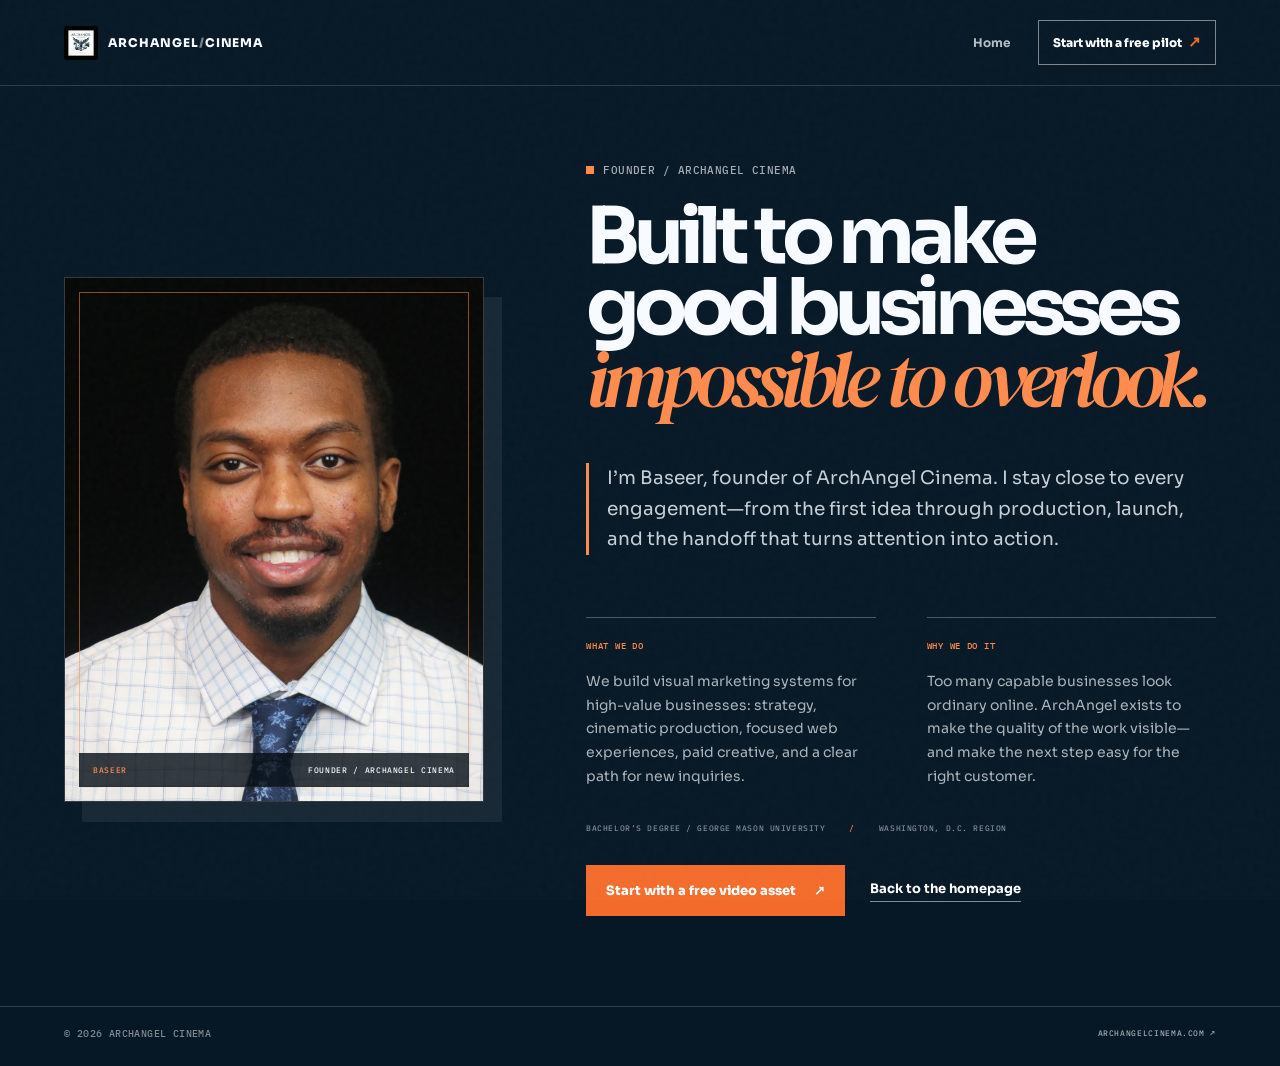
==== about/index.html @ 8909f48e "Add concise founder page and finish mobile CTA flow" ====
<!doctype html>
<html lang="en">
<head>
  <meta charset="UTF-8" />
  <meta name="viewport" content="width=device-width, initial-scale=1.0" />
  <meta name="description" content="Meet Baseer, founder of ArchAngel Cinema—a visual marketing partner connecting strategy, cinematic production, focused web experiences, and lead flow." />
  <meta name="theme-color" content="#061725" />
  <title>About Baseer | ArchAngel Cinema</title>
  <meta property="og:type" content="website" />
  <meta property="og:site_name" content="ArchAngel Cinema" />
  <meta property="og:title" content="About Baseer | ArchAngel Cinema" />
  <meta property="og:description" content="Meet the founder building ArchAngel Cinema's connected visual marketing systems." />
  <meta property="og:url" content="https://archangelcinema.com/about/" />
  <meta property="og:image" content="https://archangelcinema.com/assets/archangel-social-preview-v1.jpg" />
  <meta property="og:image:width" content="1200" />
  <meta property="og:image:height" content="630" />
  <meta property="og:image:alt" content="ArchAngel Cinema logo" />
  <meta name="twitter:card" content="summary_large_image" />
  <meta name="twitter:image" content="https://archangelcinema.com/assets/archangel-social-preview-v1.jpg" />
  <link rel="icon" type="image/png" href="../assets/archangel-emblem-v2.png" />
  <link rel="preload" href="../assets/baseer-portrait-v1.jpg" as="image" />
  <link rel="preconnect" href="https://fonts.googleapis.com" />
  <link rel="preconnect" href="https://fonts.gstatic.com" crossorigin />
  <link href="https://fonts.googleapis.com/css2?family=DM+Serif+Display:ital@0;1&family=IBM+Plex+Mono:wght@400;500&family=Sora:wght@400;500;600;700;800&display=swap" rel="stylesheet" />
  <link rel="stylesheet" href="../styles.css" />
  <link rel="stylesheet" href="../about.css" />
  <link rel="stylesheet" href="../motion.css" />
</head>
<body class="about-theme">
  <div class="grain" aria-hidden="true"></div>
  <header class="site-header about-header">
    <a href="../" class="brand" aria-label="ArchAngel Cinema home"><img class="brand-logo" src="../assets/archangel-emblem-v2.png" alt="" /><span>ARCHANGEL<span class="muted">/</span>CINEMA</span></a>
    <nav class="about-nav" aria-label="About page navigation"><a class="about-home-link" href="../">Home</a><a class="nav-cta about-header-cta" href="../#start">Start with a free pilot <span>↗</span></a></nav>
  </header>

  <main class="about-main section-shell">
    <figure class="about-portrait reveal">
      <img src="../assets/baseer-portrait-v1.jpg" alt="Baseer, founder of ArchAngel Cinema" width="1200" height="1500" />
      <figcaption><span>BASEER</span> FOUNDER / ARCHANGEL CINEMA</figcaption>
    </figure>

    <section class="about-copy reveal" aria-labelledby="about-title">
      <p class="eyebrow"><span></span> FOUNDER / ARCHANGEL CINEMA</p>
      <h1 id="about-title">Built to make good businesses <em>impossible to overlook.</em></h1>
      <p class="about-lead">I’m Baseer, founder of ArchAngel Cinema. I stay close to every engagement—from the first idea through production, launch, and the handoff that turns attention into action.</p>

      <div class="about-principles">
        <article><span>WHAT WE DO</span><p>We build visual marketing systems for high-value businesses: strategy, cinematic production, focused web experiences, paid creative, and a clear path for new inquiries.</p></article>
        <article><span>WHY WE DO IT</span><p>Too many capable businesses look ordinary online. ArchAngel exists to make the quality of the work visible—and make the next step easy for the right customer.</p></article>
      </div>

      <div class="about-meta"><span>BACHELOR’S DEGREE / GEORGE MASON UNIVERSITY</span><span>WASHINGTON, D.C. REGION</span></div>
      <div class="about-actions"><a class="button about-button" href="../#start">Start with a free video asset <span>↗</span></a><a class="text-link" href="../">Back to the homepage</a></div>
    </section>
  </main>

  <footer class="about-footer section-shell"><p class="mono">© <span id="year"></span> ARCHANGEL CINEMA</p><a href="../">ARCHANGELCINEMA.COM ↗</a></footer>
  <script src="../main.js"></script>
</body>
</html>
---- styles.css ----
:root{--ink:#0a0f18;--ink-soft:#131b28;--paper:#f4f1eb;--paper-deep:#e7e2d8;--line:rgba(10,15,24,.16);--blue:#5395ff;--gold:#e7b85e;--lime:#c5e784;--mono:"DM Mono",monospace;--sans:"Manrope",Arial,sans-serif}*{box-sizing:border-box}html{scroll-behavior:smooth}body{margin:0;background:var(--paper);color:var(--ink);font-family:var(--sans);font-size:16px;line-height:1.5}.grain{pointer-events:none;position:fixed;z-index:20;inset:0;opacity:.065;background-image:url("data:image/svg+xml,%3Csvg viewBox='0 0 180 180' xmlns='http://www.w3.org/2000/svg'%3E%3Cfilter id='n'%3E%3CfeTurbulence type='fractalNoise' baseFrequency='.8' numOctaves='3' stitchTiles='stitch'/%3E%3C/filter%3E%3Crect width='100%25' height='100%25' filter='url(%23n)' opacity='.7'/%3E%3C/svg%3E");mix-blend-mode:multiply}.section-shell{max-width:1440px;margin:0 auto;padding-left:clamp(24px,5vw,80px);padding-right:clamp(24px,5vw,80px)}.site-header{height:86px;display:flex;align-items:center;gap:26px;max-width:1440px;margin:auto;padding:0 clamp(24px,5vw,80px);position:relative;z-index:10}.brand{display:inline-flex;align-items:center;gap:10px;text-decoration:none;color:var(--ink);font-size:12px;letter-spacing:.08em;font-weight:800}.brand-mark{width:27px;height:22px;display:flex;gap:3px;align-items:flex-end}.brand-mark i{display:block;background:var(--ink);width:6px}.brand-mark i:nth-child(1){height:9px}.brand-mark i:nth-child(2){height:22px}.brand-mark i:nth-child(3){height:14px}.muted{color:#8b9198}.site-nav{display:flex;gap:28px;margin-left:auto}.site-nav a,.text-link{color:var(--ink);font-size:13px;text-decoration:none;font-weight:700}.site-nav a:hover,.text-link:hover{color:var(--blue)}.nav-cta{padding:10px 14px;border:1px solid var(--ink);text-decoration:none;color:var(--ink);font-size:12px;font-weight:800;white-space:nowrap}.nav-cta span{color:var(--blue);font-size:15px;margin-left:4px}.menu-toggle{display:none}.hero{min-height:calc(100vh - 86px);padding-top:clamp(45px,8vh,100px);padding-bottom:34px;display:grid;grid-template-columns:1.1fr .9fr;grid-template-rows:auto 1fr auto;column-gap:48px;position:relative}.hero-copy{position:relative;z-index:3}.eyebrow{font:500 11px var(--mono);letter-spacing:.04em;margin:0 0 22px;display:flex;align-items:center;gap:9px}.eyebrow span{width:8px;height:8px;background:var(--blue);display:inline-block}.hero h1{font-size:clamp(55px,7.2vw,112px);letter-spacing:-.075em;line-height:.91;margin:0;max-width:750px}.hero em,h2 em,h3 em{font-family:Georgia,serif;font-weight:400;letter-spacing:-.05em}.hero-intro{font-size:clamp(17px,1.55vw,21px);line-height:1.55;max-width:545px;margin:34px 0}.hero-actions{display:flex;align-items:center;gap:26px}.button{border:0;font-family:var(--sans);font-weight:800;font-size:13px;cursor:pointer;text-decoration:none;display:inline-flex;align-items:center;justify-content:center;gap:18px}.button-primary{background:var(--ink);color:var(--paper);padding:16px 20px;transition:transform .2s,background .2s}.button-primary:hover{background:var(--blue);transform:translateY(-2px)}.button-primary span{font-size:16px}.text-link{border-bottom:1px solid var(--ink);padding-bottom:2px}.hero-stage{align-self:center;justify-self:end;width:min(100%,540px);height:clamp(420px,58vw,620px);background:var(--ink);color:var(--paper);padding:17px;position:relative;overflow:hidden;box-shadow:14px 14px 0 var(--paper-deep)}.stage-topline,.stage-bottomline{font:500 10px var(--mono);letter-spacing:.07em;display:flex;justify-content:space-between;position:relative;z-index:2}.stage-image{position:absolute;inset:54px 17px 58px;overflow:hidden}.stage-image:after{content:"";position:absolute;inset:0;background:linear-gradient(110deg,rgba(7,15,28,.45),transparent 45%)}.stage-image img{width:100%;height:100%;object-fit:cover;object-position:65% center;filter:saturate(.75) contrast(1.08)}.stage-bottomline{position:absolute;left:17px;right:17px;bottom:18px;align-items:center}.sound-button{border:0;background:transparent;color:var(--paper);font:500 10px var(--mono);letter-spacing:.07em;padding:0;cursor:pointer}.sound-button span{display:inline-block;width:7px;height:7px;border:1px solid var(--blue);margin-right:5px}.sound-button.playing span{background:var(--blue)}.stage-orbit{position:absolute;border:1px solid rgba(83,149,255,.55);border-radius:50%;pointer-events:none}.orbit-one{width:290px;height:290px;right:-120px;top:-80px}.orbit-two{width:130px;height:130px;right:-40px;top:0}.hero-foot{grid-column:1/-1;display:flex;gap:clamp(20px,8vw,130px);padding-top:50px}.hero-foot div{display:flex;align-items:baseline;gap:10px}.hero-foot b{font-size:24px;letter-spacing:-.06em}.hero-foot span,.mono{font:500 10px var(--mono);letter-spacing:.04em}.manifesto{padding-top:clamp(110px,15vw,220px);padding-bottom:clamp(110px,14vw,190px);border-top:1px solid var(--line)}.manifesto-grid{display:grid;grid-template-columns:1.35fr .65fr;gap:60px;align-items:end}.manifesto h2,.method h2,.contact h2{font-size:clamp(35px,4.6vw,67px);line-height:1.02;letter-spacing:-.065em;margin:0}.manifesto-note{border-left:1px solid var(--ink);padding-left:24px;font-size:16px}.manifesto-note p:first-child{margin-top:0}.manifesto-note .mono{margin:30px 0 0;color:#62666c}.systems{padding-bottom:clamp(100px,12vw,180px)}.section-heading{display:flex;justify-content:space-between;align-items:end;border-top:1px solid var(--ink);padding-top:17px;margin-bottom:35px}.section-kicker{margin:0;max-width:370px;font-size:16px}.system-grid{display:grid;grid-template-columns:1fr 1fr;gap:16px}.system-card{min-height:660px;display:flex;flex-direction:column;position:relative;padding:20px;overflow:hidden}.dealership-card{background:#d7d2c8}.contractor-card{background:var(--ink);color:var(--paper)}.card-number{font:500 10px var(--mono);letter-spacing:.06em;position:relative;z-index:2}.inventory-image{height:285px;margin:24px -20px 0;overflow:hidden;filter:saturate(.55) contrast(1.06)}.inventory-image img{height:100%;width:100%;object-fit:cover;object-position:center}.card-content{padding-top:28px;position:relative;z-index:2}.card-content h3{font-size:clamp(34px,3.4vw,53px);letter-spacing:-.065em;line-height:.98;margin:0 0 18px}.card-content p{max-width:420px;margin:0;font-size:16px}.card-content ul{margin:28px 0;padding:0;list-style:none;font:500 10px var(--mono);letter-spacing:.02em}.card-content li{border-top:1px solid currentColor;padding:8px 0}.card-content li:before{content:"+";margin-right:8px;color:var(--blue)}.card-link{margin-top:auto;color:inherit;text-decoration:none;font-size:13px;font-weight:800;display:inline-block;border-bottom:1px solid currentColor;padding-bottom:4px}.card-link span{color:var(--blue);margin-left:8px}.contractor-art{height:285px;position:relative;margin:20px -20px 0;overflow:hidden;background:linear-gradient(125deg,#688a80 0%,#415855 55%,#212c34 56%,#212c34 100%)}.art-sun{position:absolute;border-radius:50%;width:160px;height:160px;background:#dce0bd;right:15%;top:17%;filter:blur(1px)}.art-plane{position:absolute;background:#172128;transform:skewY(-17deg)}.art-one{width:130%;height:90px;left:-20%;bottom:0}.art-two{width:110%;height:46px;left:5%;bottom:64px;background:#2b3e41}.art-three{width:44%;height:100%;right:0;bottom:-20px;background:#101a21;transform:skewY(0)}.art-label{position:absolute;bottom:22px;left:20px;font:500 10px var(--mono);letter-spacing:.08em;line-height:1.6;color:var(--paper)}.method{padding-bottom:clamp(100px,12vw,170px)}.method-top{border-top:1px solid var(--ink);padding-top:17px;display:grid;grid-template-columns:.35fr 1.65fr;gap:50px}.method-top .eyebrow{margin-top:10px}.method-steps{display:grid;grid-template-columns:repeat(4,1fr);border-top:1px solid var(--ink);margin-top:60px}.method-steps article{min-height:250px;padding:20px 20px 0;border-right:1px solid var(--line)}.method-steps article:first-child{padding-left:0}.method-steps article:last-child{border:0}.method-steps span{font:500 11px var(--mono);color:var(--blue)}.method-steps h3{font-size:20px;line-height:1.1;letter-spacing:-.04em;margin:45px 0 12px}.method-steps p{font-size:14px;margin:0;max-width:260px}.proof-wall{background:var(--ink);color:var(--paper);padding:clamp(80px,12vw,160px) 0}.proof-wall-inner{display:grid;grid-template-columns:1fr 1fr;gap:80px}.proof-wall h2{font-size:clamp(43px,5.2vw,74px);letter-spacing:-.07em;line-height:.96;margin:0}.proof-wall .eyebrow span{background:var(--lime)}.proof-lines{align-self:end}.proof-lines p{border-top:1px solid rgba(244,241,235,.35);margin:0;padding:16px 0 22px;font-size:15px;line-height:1.55}.proof-lines b{display:block;font:500 10px var(--mono);letter-spacing:.06em;color:var(--lime);margin-bottom:7px}.contact{padding-top:clamp(100px,14vw,180px);padding-bottom:clamp(95px,12vw,150px);display:grid;grid-template-columns:.85fr 1.15fr;gap:clamp(50px,9vw,160px)}.contact h2{margin:0 0 24px}.contact-intro>p:not(.eyebrow){font-size:17px;max-width:435px}.contact-note{font:500 10px var(--mono);line-height:1.7;display:flex;gap:9px;margin-top:35px}.contact-note span{display:block;width:7px;height:7px;background:var(--blue);margin-top:5px;flex:0 0 auto}.inquiry-form{border-top:1px solid var(--ink);padding-top:20px}.form-row{display:grid;grid-template-columns:1fr 1fr;gap:16px}.form-field{display:block;margin-bottom:20px}.form-field span,.form-field>label{font:500 10px var(--mono);letter-spacing:.05em;display:block;margin-bottom:8px}.form-field input,.form-field textarea{width:100%;border:0;border-radius:0;border-bottom:1px solid var(--line);background:transparent;padding:12px 0;color:var(--ink);font:600 15px var(--sans);outline:none;transition:border .2s}.form-field input:focus,.form-field textarea:focus{border-color:var(--blue)}.form-field input::placeholder,.form-field textarea::placeholder{color:#868682;font-weight:500}.form-field textarea{resize:vertical}.system-select>label{font:500 10px var(--mono);letter-spacing:.05em;display:block;margin-bottom:8px}.choice-grid{display:grid;grid-template-columns:1fr 1fr;gap:8px}.choice{background:transparent;padding:12px;border:1px solid var(--line);font:700 12px var(--sans);cursor:pointer;text-align:left}.choice.active{background:var(--ink);color:var(--paper);border-color:var(--ink)}.form-submit-row{display:flex;align-items:center;gap:18px;margin-top:12px}.form-submit-row p{font-size:12px;margin:0;color:#56606d}.form-submit-row p.error{color:#b64337}.site-footer{border-top:1px solid var(--ink);padding-top:20px;padding-bottom:30px;display:grid;grid-template-columns:1fr 1fr auto;align-items:center;gap:20px}.site-footer p{font-size:12px;margin:0}.site-footer .mono{font-size:9px}.reveal{opacity:0;transform:translateY(18px);animation:reveal .7s cubic-bezier(.22,.61,.36,1) forwards}.hero-stage.reveal{animation-delay:.12s}.hero-foot.reveal{animation-delay:.23s}@keyframes reveal{to{opacity:1;transform:translateY(0)}}@media(max-width:850px){.site-header{height:74px}.site-nav,.nav-cta{display:none}.menu-toggle{display:flex;margin-left:auto;background:transparent;border:0;width:32px;height:28px;padding:6px 0;justify-content:space-between;flex-direction:column;cursor:pointer}.menu-toggle span{display:block;background:var(--ink);height:1px;width:100%}.site-header.menu-open .site-nav{position:absolute;display:flex;flex-direction:column;gap:18px;top:64px;left:24px;right:24px;background:var(--paper);padding:24px;border:1px solid var(--ink)}.hero{min-height:auto;grid-template-columns:1fr;padding-top:38px;gap:55px}.hero-stage{justify-self:stretch;width:100%;height:min(120vw,560px)}.hero-foot{padding-top:0;gap:18px;justify-content:space-between}.hero-foot div{flex-direction:column;gap:0}.hero-foot span{font-size:8px}.manifesto-grid,.proof-wall-inner,.contact{grid-template-columns:1fr;gap:38px}.manifesto h2{font-size:clamp(38px,10vw,65px)}.system-grid{grid-template-columns:1fr}.method-top{grid-template-columns:1fr;gap:0}.method-top .eyebrow{margin:0 0 20px}.method-steps{grid-template-columns:1fr 1fr;margin-top:36px}.method-steps article{min-height:220px;padding:18px!important;border-bottom:1px solid var(--line)}.method-steps article:nth-child(2){border-right:0}.proof-wall{padding:80px 0}.site-footer{grid-template-columns:1fr;gap:12px}.form-row{grid-template-columns:1fr}.contact{padding-top:95px}.section-heading{display:block}.section-kicker{margin-top:8px}.hero h1{font-size:clamp(56px,15vw,90px)}}@media(max-width:460px){.hero-actions{align-items:flex-start;flex-direction:column;gap:18px}.hero-foot{display:grid;grid-template-columns:repeat(3,1fr);gap:10px}.hero-foot b{font-size:21px}.method-steps{grid-template-columns:1fr}.method-steps article{border-right:0}.choice-grid{grid-template-columns:1fr}.site-footer{padding-bottom:24px}}
/* ArchAngel conversion palette: trust-led blue with orange reserved for action. */
:root {
  --ink: #071a2b;
  --ink-soft: #0d2940;
  --paper: #f5f8fb;
  --paper-deep: #dce7f0;
  --line: rgba(7, 26, 43, .16);
  --blue: #2f6bff;
  --orange: #f36b2b;
  --gold: #f2a65a;
  --lime: #f36b2b;
  --mono: "IBM Plex Mono", monospace;
  --sans: "Sora", Arial, sans-serif;
}

.hero em, h2 em, h3 em,
.film-copy h1 em,
.detail-hero h1 em {
  font-family: "DM Serif Display", Georgia, serif;
  font-weight: 400;
}

.button-primary {
  background: var(--orange);
  color: #fff;
  box-shadow: 0 12px 34px rgba(243, 107, 43, .2);
}
.button-primary:hover { background: #d95018; }
.nav-cta { border-color: var(--orange); }
.nav-cta span, .card-link span { color: var(--orange); }

/* Visible form CTAs take turns making one restrained motion cue. */
.cta-motion-ready {
  position: relative;
  isolation: isolate;
  overflow: hidden;
  transform-origin: center;
}
.cta-motion-ready.is-cta-shuffling { will-change: transform, filter, box-shadow; }
.cta-motion-ready::after {
  content: "";
  position: absolute;
  z-index: 2;
  top: -70%;
  bottom: -70%;
  left: -48%;
  width: 28%;
  pointer-events: none;
  opacity: 0;
  background: linear-gradient(90deg, transparent, rgba(255,255,255,.58), transparent);
  transform: skewX(-18deg);
}
.cta-motion-ready.cta-bounce { animation: cta-bounce 1.12s cubic-bezier(.2,.82,.25,1); }
.cta-motion-ready.cta-tilt { animation: cta-tilt 1.12s cubic-bezier(.2,.82,.25,1); }
.cta-motion-ready.cta-pulse { animation: cta-pulse 1.18s cubic-bezier(.2,.82,.25,1); }
.cta-motion-ready.cta-glint { animation: cta-glint-button 1.18s ease; }
.cta-motion-ready.cta-glint::after { animation: cta-glint 1.15s ease; }
.cta-motion-ready.cta-orbit { animation: cta-orbit-nudge 1.1s cubic-bezier(.2,.82,.25,1); }
.cta-motion-ready.cta-orbit > span:last-child {
  display: inline-block;
  animation: cta-arrow-orbit 1s cubic-bezier(.2,.82,.25,1);
}

@keyframes cta-bounce {
  0%, 100% { transform: translate3d(0,0,0); }
  35% { transform: translate3d(0,-12px,0) scale(1.025); }
  58% { transform: translate3d(0,3px,0) scale(1.01); }
  76% { transform: translate3d(0,-3px,0); }
}
@keyframes cta-tilt {
  0%, 100% { transform: rotate(0) scale(1); }
  28% { transform: rotate(-2.2deg) scale(1.035); }
  55% { transform: rotate(1.8deg) scale(1.045); }
  78% { transform: rotate(-.7deg) scale(1.015); }
}
@keyframes cta-pulse {
  0%, 100% { transform: scale(1); filter: brightness(1); }
  45% { transform: scale(1.065); filter: brightness(1.14); box-shadow: 0 20px 48px rgba(243,107,43,.48); }
}
@keyframes cta-glint-button {
  0%, 100% { transform: translateZ(0); }
  48% { transform: translate3d(0,-4px,0) scale(1.025); }
}
@keyframes cta-glint {
  0% { left: -48%; opacity: 0; }
  18% { opacity: .8; }
  70% { opacity: .5; }
  100% { left: 120%; opacity: 0; }
}
@keyframes cta-orbit-nudge {
  0%, 100% { transform: translate3d(0,0,0); }
  42% { transform: translate3d(7px,0,0) scale(1.035); }
  70% { transform: translate3d(-2px,0,0); }
}
@keyframes cta-arrow-orbit {
  0% { transform: rotate(0) scale(1); }
  55% { transform: rotate(225deg) scale(1.2); }
  100% { transform: rotate(360deg) scale(1); }
}

@media (prefers-reduced-motion: reduce) {
  .cta-motion-ready,
  .cta-motion-ready::after,
  .cta-motion-ready > span { animation: none !important; }
}

.scope-strip {
  display: flex;
  width: fit-content;
  margin-top: 34px;
  border: 1px solid var(--line);
}
.scope-strip span {
  padding: 11px 16px;
  border-right: 1px solid var(--line);
  color: var(--ink);
  font: 500 10px var(--mono);
  letter-spacing: .08em;
  text-transform: uppercase;
}
.scope-strip span:last-child { border-right: 0; }

.brand-seal {
  display: grid;
  grid-template-columns: 132px 1fr;
  align-items: center;
  gap: 24px;
  padding: 22px;
  border-left: 0;
  background: #e8eff6;
  box-shadow: inset 4px 0 0 var(--blue);
}
.brand-seal img {
  width: 132px;
  mix-blend-mode: multiply;
}
.brand-seal p { margin: 0; }
.brand-seal .mono { margin-top: 16px; color: #526475; }

.method-steps { grid-template-columns: repeat(3, 1fr); }
.method-steps article { min-height: 215px; }
.method-steps h3 { margin-top: 38px; }

.proof-wall {
  background: linear-gradient(135deg, #071a2b 0%, #0b3152 72%, #124266 100%);
}
.proof-wall .eyebrow span { background-color: var(--orange); }
.proof-lines b { color: var(--orange); }

@media (max-width: 850px) {
  .brand-seal { grid-template-columns: 92px 1fr; }
  .brand-seal img { width: 92px; }
}

.brand-logo {
  width: 34px;
  height: 34px;
  object-fit: cover;
  flex: 0 0 auto;
  border-radius: 3px;
  box-shadow: 0 0 0 1px rgba(7,26,43,.12);
}
.detail-header .brand-logo { box-shadow: 0 0 0 1px rgba(255,255,255,.24); }

.offer-grid {
  display: grid;
  grid-template-columns: repeat(3, 1fr);
  margin-top: 42px;
  border-top: 1px solid var(--ink);
  border-bottom: 1px solid var(--ink);
}
.offer-grid article { padding: 20px 28px 22px; border-right: 1px solid var(--line); }
.offer-grid article:first-child { padding-left: 0; }
.offer-grid article:last-child { border-right: 0; }
.offer-grid b { color: var(--orange); font: 500 9px var(--mono); letter-spacing: .08em; }
.offer-grid h3 { margin: 18px 0 8px; font-size: 21px; line-height: 1.05; letter-spacing: -.045em; }
.offer-grid p { margin: 0; color: #526475; font-size: 13px; line-height: 1.55; }

.inquiry-form { width: 100%; max-width: 610px; justify-self: end; }
.inquiry-form { padding-top: 14px; }
.form-row { gap: 12px; }
.form-field { margin-bottom: 9px; }
.form-field input,
.form-field textarea { padding: 6px 0; }
.form-field textarea { line-height: 1.35; }
.form-submit-row { margin-top: 8px; }
.form-honeypot { position: absolute !important; left: -10000px !important; width: 1px !important; height: 1px !important; opacity: 0 !important; }

@media (max-width: 850px) {
  .offer-grid { grid-template-columns: 1fr; margin-top: 32px; }
  .offer-grid article,
  .offer-grid article:first-child { padding: 18px 0; border-right: 0; border-bottom: 1px solid var(--line); }
  .offer-grid article:last-child { border-bottom: 0; }
  .offer-grid h3 { margin-top: 10px; }
  .inquiry-form { max-width: none; justify-self: stretch; }
}

@media (max-width: 520px) {
  .scope-strip { width: 100%; }
  .scope-strip span { flex: 1; padding: 10px 8px; text-align: center; font-size: 8px; }
  .brand-seal { grid-template-columns: 1fr; }
  .brand-seal img { width: 112px; }
}

.mobile-cta {
  position: fixed;
  z-index: 30;
  right: clamp(20px, 3vw, 42px);
  bottom: clamp(20px, 3vw, 34px);
  display: flex;
  width: min(330px, calc(100vw - 40px));
  align-items: center;
  justify-content: space-between;
  padding: 15px 18px;
  background: var(--orange);
  color: #fff;
  box-shadow: 0 14px 40px rgba(7, 26, 43, .28);
  text-decoration: none;
  font-size: 12px;
  font-weight: 800;
  opacity: 0;
  visibility: hidden;
  pointer-events: none;
  transform: translate3d(0, 18px, 0);
  transition: opacity .25s ease, transform .38s cubic-bezier(.2,.82,.25,1), visibility .25s;
}
.mobile-cta.is-visible {
  opacity: 1;
  visibility: visible;
  pointer-events: auto;
  transform: translate3d(0, 0, 0);
}

.managed {
  padding-top: clamp(90px, 11vw, 150px);
  padding-bottom: clamp(100px, 13vw, 180px);
}
.managed-heading {
  display: grid;
  grid-template-columns: .45fr 1.1fr .75fr;
  gap: clamp(30px, 5vw, 80px);
  align-items: start;
  border-top: 1px solid var(--ink);
  padding-top: 18px;
}
.managed-heading h2 {
  margin: 0;
  font-size: clamp(40px, 5vw, 74px);
  line-height: .96;
  letter-spacing: -.07em;
}
.managed-heading > p:last-child {
  margin: 8px 0 0;
  color: #526475;
  font-size: 17px;
  line-height: 1.65;
}
.managed-grid {
  display: grid;
  grid-template-columns: repeat(3, 1fr);
  margin-top: 72px;
  border-top: 1px solid var(--ink);
  border-bottom: 1px solid var(--ink);
}
.managed-grid article {
  min-height: 290px;
  padding: 22px clamp(20px, 3vw, 42px) 30px;
  border-right: 1px solid var(--line);
  display: flex;
  flex-direction: column;
}
.managed-grid article:first-child { padding-left: 0; }
.managed-grid article:last-child { border-right: 0; }
.managed-grid span { color: var(--orange); font: 500 10px var(--mono); }
.managed-grid h3 {
  margin: auto 0 14px;
  max-width: 300px;
  font-size: clamp(25px, 2.4vw, 38px);
  line-height: 1;
  letter-spacing: -.055em;
}
.managed-grid p { margin: 0; max-width: 320px; color: #526475; }
.managed-outcomes {
  display: grid;
  grid-template-columns: repeat(3, 1fr);
  background: var(--ink);
  color: #fff;
}
.managed-outcomes p {
  margin: 0;
  padding: 14px 20px;
  border-right: 1px solid rgba(255,255,255,.2);
  color: #fff;
  font: 500 9px var(--mono);
  letter-spacing: .08em;
  text-align: center;
}
.managed-outcomes p:last-child { border-right: 0; color: #ff8a4c; }

@media (max-width: 850px) {
  .mobile-cta {
    right: 14px;
    bottom: 14px;
    left: 14px;
    width: auto;
  }
  .managed-heading { grid-template-columns: 1fr; gap: 14px; }
  .managed-heading .eyebrow { margin-bottom: 8px; }
  .managed-grid { grid-template-columns: 1fr; margin-top: 45px; }
  .managed-grid article,
  .managed-grid article:first-child { min-height: 190px; padding: 20px 0; border-right: 0; border-bottom: 1px solid var(--line); }
  .managed-grid article:last-child { border-bottom: 0; }
  .managed-grid h3 { margin-top: auto; }
  .method-steps { grid-template-columns: 1fr; }
  .method-steps article { border-right: 0; }
  .site-footer { padding-bottom: 88px; }
}

@media (max-width: 520px) {
  .managed-outcomes { grid-template-columns: 1fr; }
  .managed-outcomes p { border-right: 0; border-bottom: 1px solid rgba(255,255,255,.18); }
  .managed-outcomes p:last-child { border-bottom: 0; }
}

@media (min-width: 2200px) {
  .section-shell,
  .site-header { max-width: 1800px; }
  body { font-size: 18px; }
  .site-header { height: 110px; }
  .brand { font-size: 15px; }
  .site-nav { gap: 36px; }
  .site-nav a { font-size: 15px; }
  .nav-cta { padding: 14px 18px; font-size: 14px; }
}

/* Tighter editorial rhythm: premium spacing without empty-page drift. */
.manifesto {
  padding-top: clamp(76px, 9vw, 132px);
  padding-bottom: clamp(72px, 8vw, 118px);
}
.manifesto-grid { gap: clamp(30px, 4vw, 58px); align-items: center; }
.hero-intro { margin: 24px 0; }
.scope-strip { margin-top: 26px; }

.managed {
  padding-top: clamp(68px, 8vw, 112px);
  padding-bottom: clamp(76px, 9vw, 126px);
}
.managed-grid { margin-top: 46px; }
.managed-grid article { min-height: 230px; }

.method { padding-bottom: clamp(72px, 8vw, 118px); }
.method-steps { margin-top: 42px; }
.method-steps article { min-height: 185px; }
.method-steps h3 { margin-top: 28px; }

.proof-wall { padding: clamp(62px, 8vw, 106px) 0; }
.proof-wall-inner { gap: clamp(42px, 6vw, 78px); }

.contact {
  padding-top: clamp(72px, 9vw, 122px);
  padding-bottom: clamp(68px, 8vw, 108px);
  gap: clamp(40px, 7vw, 110px);
}
.contact h2 { margin-bottom: 18px; }
.contact-note { margin-top: 24px; }
.form-field { margin-bottom: 15px; }
.form-field input,
.form-field textarea { padding: 9px 0; }
.site-footer { padding-bottom: 22px; }

@media (max-width: 850px) {
  .manifesto { padding-top: 64px; padding-bottom: 62px; }
  .managed { padding-top: 58px; padding-bottom: 66px; }
  .managed-grid { margin-top: 34px; }
  .managed-grid article,
  .managed-grid article:first-child { min-height: 160px; }
  .method { padding-bottom: 68px; }
  .method-steps { margin-top: 30px; }
  .method-steps article { min-height: 165px; }
  .proof-wall { padding: 62px 0; }
  .contact { padding-top: 64px; padding-bottom: 68px; }
}

/* Homepage art direction: alternate bright editorial chapters with deep cinematic ones. */
.managed-band {
  position: relative;
  overflow: hidden;
  isolation: isolate;
  color: #f7fbff;
  background:
    radial-gradient(circle at 84% 22%, rgba(47, 107, 255, .2), transparent 31%),
    radial-gradient(circle at 12% 92%, rgba(243, 107, 43, .12), transparent 28%),
    linear-gradient(135deg, #04111e 0%, #071d31 52%, #0a2944 100%);
}
.managed-band::after {
  content: "";
  position: absolute;
  z-index: -1;
  inset: 0;
  opacity: .16;
  background-image:
    linear-gradient(rgba(255,255,255,.08) 1px, transparent 1px),
    linear-gradient(90deg, rgba(255,255,255,.08) 1px, transparent 1px);
  background-size: 72px 72px;
  mask-image: linear-gradient(120deg, transparent 6%, #000 48%, transparent 94%);
}
.managed {
  position: relative;
  z-index: 2;
  color: #f7fbff;
}
.managed-orbit {
  position: absolute;
  z-index: 1;
  top: -110px;
  right: -90px;
  width: min(48vw, 660px);
  aspect-ratio: 1;
  pointer-events: none;
  opacity: .5;
}
.managed-orbit span {
  position: absolute;
  inset: 0;
  border: 1px solid rgba(119, 163, 255, .28);
  border-radius: 50%;
}
.managed-orbit span:nth-child(2) { inset: 19%; border-color: rgba(243, 107, 43, .34); }
.managed-orbit span:nth-child(3) { inset: 38%; background: rgba(47, 107, 255, .08); }
.managed-heading {
  border-color: rgba(255,255,255,.32);
}
.managed-heading .eyebrow span { background: var(--orange); }
.managed-heading h2 em { color: #ff9a61; }
.managed-heading > p:last-child,
.managed-grid p { color: rgba(235,244,252,.68); }
.managed-grid {
  position: relative;
  border-color: rgba(255,255,255,.28);
}
.managed-grid::before {
  content: "";
  position: absolute;
  top: -1px;
  left: 0;
  width: 33.333%;
  height: 2px;
  background: linear-gradient(90deg, var(--orange), #ffb181);
  box-shadow: 0 0 24px rgba(243,107,43,.6);
}
.managed-grid article {
  position: relative;
  border-color: rgba(255,255,255,.16);
  transition: background .35s ease, transform .35s cubic-bezier(.22,.61,.36,1);
}
.managed-grid article:hover {
  background: rgba(255,255,255,.045);
  transform: translateY(-5px);
}
.managed-grid span { color: #ff9a61; }
.managed-outcomes {
  border: 1px solid rgba(255,255,255,.18);
  border-top: 0;
  background: rgba(1,10,18,.42);
  backdrop-filter: blur(12px);
}
.managed-outcomes p { color: rgba(255,255,255,.75); }
.managed-outcomes p:last-child { color: #ff9a61; }
.managed-cta {
  display: grid;
  grid-template-columns: 1fr auto;
  align-items: end;
  gap: clamp(30px, 6vw, 90px);
  margin-top: clamp(48px, 6vw, 78px);
  padding-top: 28px;
  border-top: 1px solid rgba(255,255,255,.32);
}
.managed-cta .eyebrow { margin-bottom: 16px; color: rgba(255,255,255,.62); }
.managed-cta .eyebrow span { background: var(--orange); }
.managed-cta h3 {
  margin: 0;
  font-size: clamp(27px, 3vw, 46px);
  line-height: 1;
  letter-spacing: -.06em;
}
.managed-cta div > p:last-child { margin: 10px 0 0; color: rgba(235,244,252,.66); }
.button-inverse {
  min-width: 286px;
  padding: 17px 21px;
  background: #fff;
  color: var(--ink);
  box-shadow: 0 16px 45px rgba(0,0,0,.22);
  transition: color .2s, background .2s, transform .2s;
}
.button-inverse:hover { color: #fff; background: var(--orange); transform: translateY(-2px); }

.method {
  padding-top: clamp(74px, 9vw, 126px);
}
.method-steps article {
  transition: background .25s ease, transform .25s ease;
}
.method-steps article:hover {
  background: #fff;
  transform: translateY(-4px);
}

.proof-wall {
  position: relative;
  overflow: hidden;
}
.proof-wall::after {
  content: "RESULT";
  position: absolute;
  right: -1.5vw;
  bottom: -5vw;
  color: rgba(255,255,255,.035);
  font-size: clamp(120px, 22vw, 420px);
  font-weight: 800;
  line-height: .8;
  letter-spacing: -.1em;
  pointer-events: none;
}
.proof-wall-inner { position: relative; z-index: 1; }

.contact-band {
  background: #fff;
  border-top: 1px solid rgba(7,26,43,.1);
}
.contact-assurances {
  display: flex;
  flex-wrap: wrap;
  gap: 8px;
  margin-top: 26px;
}
.contact-assurances span {
  padding: 8px 10px;
  border: 1px solid var(--line);
  color: #42576a;
  font: 500 9px var(--mono);
  letter-spacing: .055em;
  text-transform: uppercase;
}
.contact-assurances span:last-child {
  color: #fff;
  border-color: var(--orange);
  background: var(--orange);
}
.contact-band .inquiry-form {
  padding: clamp(22px, 3vw, 34px);
  border: 1px solid rgba(7,26,43,.14);
  background: #f5f8fb;
  box-shadow: 0 24px 70px rgba(7,26,43,.09);
}
.contact-band .form-field input,
.contact-band .form-field textarea { background: transparent; }

.scope-strip { flex-wrap: wrap; }
.scope-strip span { min-width: 108px; text-align: center; }
.managed-ownership {
  margin: 18px 0 0;
  color: rgba(255,255,255,.64);
  font: 500 9px var(--mono);
  letter-spacing: .08em;
  text-align: right;
}
.managed-ownership::before {
  content: "";
  display: inline-block;
  width: 34px;
  height: 1px;
  margin: 0 10px 3px 0;
  background: var(--orange);
}
.proof-copy > p:last-child {
  max-width: 560px;
  margin: 24px 0 0;
  color: rgba(255,255,255,.68);
  font-size: 16px;
  line-height: 1.65;
}
.proof-wall::after { content: "SYSTEM"; }

@media (max-width: 850px) {
  .managed-orbit { top: 40px; right: -180px; width: 470px; opacity: .35; }
  .managed-grid article:hover,
  .method-steps article:hover { transform: none; }
  .managed-grid::before { width: 100%; }
  .managed-cta { grid-template-columns: 1fr; align-items: start; }
  .button-inverse { min-width: 0; width: fit-content; }
  .method { padding-top: 64px; }
  .contact-band .inquiry-form { padding: 22px; }
}

@media (max-width: 520px) {
  .managed-cta .button-inverse { width: 100%; }
  .contact-assurances { display: grid; grid-template-columns: 1fr 1fr; }
  .contact-assurances span { text-align: center; }
  .scope-strip span { min-width: 50%; }
  .managed-ownership { text-align: left; line-height: 1.7; }
}

/* Keyboard focus stays visible across dark, light, and media-led sections. */
:where(a, button, input, textarea, video):focus-visible {
  outline: 3px solid var(--orange);
  outline-offset: 4px;
}

/* Compact homepage proof: credibility without changing the homepage ICP. */
.client-proof {
  position: relative;
  overflow: hidden;
  color: #f5f8fb;
  background:
    radial-gradient(circle at 88% 10%, rgba(47,107,255,.2), transparent 26%),
    linear-gradient(135deg, #061725 0%, #09243a 58%, #0a3150 100%);
}
.client-proof::after {
  content: "PROOF";
  position: absolute;
  right: -1vw;
  bottom: -2.5vw;
  color: rgba(255,255,255,.035);
  font-size: clamp(110px, 20vw, 320px);
  font-weight: 800;
  line-height: .75;
  letter-spacing: -.1em;
  pointer-events: none;
}
.client-proof-inner {
  position: relative;
  z-index: 1;
  padding-top: clamp(66px, 8vw, 108px);
  padding-bottom: clamp(66px, 8vw, 108px);
}
.client-proof-heading {
  display: grid;
  grid-template-columns: .5fr 1fr .7fr;
  gap: clamp(28px, 5vw, 72px);
  align-items: start;
  padding-top: 17px;
  border-top: 1px solid rgba(255,255,255,.3);
}
.client-proof-heading .eyebrow { color: rgba(255,255,255,.65); }
.client-proof-heading .eyebrow span { background: var(--orange); }
.client-proof-heading h2 {
  margin: 0;
  font-size: clamp(38px, 4.8vw, 70px);
  line-height: .96;
  letter-spacing: -.07em;
}
.client-proof-heading h2 em { color: #ff9a61; }
.client-proof-heading > p:last-child {
  margin: 7px 0 0;
  color: rgba(235,244,252,.67);
  line-height: 1.65;
}
.client-proof-feature {
  display: grid;
  grid-template-columns: 1.08fr .92fr;
  gap: clamp(30px, 5vw, 72px);
  align-items: stretch;
  margin-top: clamp(38px, 5vw, 62px);
}
.client-proof-media {
  position: relative;
  min-height: 470px;
  overflow: hidden;
  background: #020b14;
  color: #fff;
  text-decoration: none;
  box-shadow: 18px 18px 0 rgba(0,0,0,.18);
}
.client-proof-media::after {
  content: "";
  position: absolute;
  inset: 0;
  background: linear-gradient(180deg, transparent 42%, rgba(2,10,17,.82));
}
.client-proof-media img {
  width: 100%;
  height: 100%;
  object-fit: cover;
  transition: transform .7s cubic-bezier(.22,.61,.36,1), filter .4s ease;
}
.client-proof-media:hover img { transform: scale(1.035); filter: saturate(1.08); }
.client-proof-media > span {
  position: absolute;
  z-index: 2;
  right: 20px;
  bottom: 18px;
  left: 20px;
  display: flex;
  justify-content: space-between;
  padding-top: 13px;
  border-top: 1px solid rgba(255,255,255,.48);
  font: 500 9px var(--mono);
  letter-spacing: .09em;
}
.client-proof-media b { color: #ff9a61; }
.client-proof-copy { align-self: center; }
.client-proof-kicker {
  margin: 0 0 18px;
  color: #ff9a61;
  font: 500 9px var(--mono);
  letter-spacing: .09em;
}
.client-proof-copy h3 {
  margin: 0;
  font-size: clamp(30px, 3.4vw, 50px);
  line-height: .98;
  letter-spacing: -.065em;
}
.client-proof-copy > p:not(.client-proof-kicker,.client-proof-disclaimer) {
  margin: 18px 0 0;
  color: rgba(235,244,252,.72);
  line-height: 1.65;
}
.client-proof-stats {
  display: grid;
  grid-template-columns: 1fr 1fr;
  margin-top: 25px;
  border-top: 1px solid rgba(255,255,255,.28);
  border-bottom: 1px solid rgba(255,255,255,.28);
}
.client-proof-stats a {
  display: grid;
  grid-template-columns: auto 1fr;
  gap: 0 12px;
  padding: 15px 16px 15px 0;
  color: #fff;
  text-decoration: none;
}
.client-proof-stats a + a { padding-left: 16px; border-left: 1px solid rgba(255,255,255,.18); }
.client-proof-stats strong { grid-row: 1 / 3; color: #ff9a61; font-size: clamp(23px, 2.4vw, 34px); line-height: 1; letter-spacing: -.06em; }
.client-proof-stats span { align-self: end; font: 500 8px var(--mono); letter-spacing: .04em; }
.client-proof-stats em { color: rgba(255,255,255,.5); font: 500 7px var(--mono); font-style: normal; letter-spacing: .06em; transition: color .2s; }
.client-proof-stats a:hover em { color: #ff9a61; }
.client-proof-disclaimer { margin: 10px 0 0; color: rgba(255,255,255,.44); font: 500 8px/1.55 var(--mono); letter-spacing: .025em; }
.client-proof-copy blockquote { margin: 23px 0 0; padding-left: 17px; border-left: 3px solid var(--orange); }
.client-proof-copy blockquote p { margin: 0; color: #fff; font-size: 14px; line-height: 1.55; }
.client-proof-copy blockquote cite { display: block; margin-top: 8px; color: rgba(255,255,255,.5); font: 500 8px var(--mono); font-style: normal; }
.client-proof-button { margin-top: 24px; }
.client-proof-secondary {
  display: grid;
  grid-template-columns: 132px 1fr auto;
  gap: 24px;
  align-items: center;
  margin-top: 30px;
  padding: 13px;
  border: 1px solid rgba(255,255,255,.22);
  background: rgba(255,255,255,.045);
  color: #fff;
  text-decoration: none;
  transition: background .25s ease, border-color .25s ease;
}
.client-proof-secondary:hover { border-color: rgba(255,255,255,.42); background: rgba(255,255,255,.075); }
.client-proof-secondary img { width: 132px; height: auto; aspect-ratio: 16 / 9; object-fit: cover; }
.client-proof-secondary span { color: rgba(235,244,252,.68); font-size: 12px; line-height: 1.55; }
.client-proof-secondary span b { display: block; margin-bottom: 5px; color: #fff; font: 500 8px var(--mono); letter-spacing: .07em; }
.client-proof-secondary > em { color: #ff9a61; font: 500 8px var(--mono); font-style: normal; letter-spacing: .07em; white-space: nowrap; }

@media (max-width: 1100px) and (min-width: 851px) {
  .site-header { gap: 17px; }
  .site-nav { gap: 16px; }
  .site-nav a { font-size: 11px; }
  .nav-cta { padding: 9px 11px; font-size: 10px; }
}

@media (max-width: 850px) {
  .client-proof-inner { padding-top: 60px; padding-bottom: 62px; }
  .client-proof-heading,
  .client-proof-feature { grid-template-columns: 1fr; }
  .client-proof-heading { gap: 15px; }
  .client-proof-heading .eyebrow { margin-bottom: 5px; }
  .client-proof-feature { gap: 34px; margin-top: 34px; }
  .client-proof-media { min-height: 360px; box-shadow: 10px 10px 0 rgba(0,0,0,.18); }
  .client-proof-copy h3 { font-size: clamp(31px, 8vw, 46px); }
}

@media (max-width: 560px) {
  .client-proof-media { min-height: 285px; }
  .client-proof-stats { grid-template-columns: 1fr; }
  .client-proof-stats a { padding: 14px 0; }
  .client-proof-stats a + a { padding-left: 0; border-top: 1px solid rgba(255,255,255,.18); border-left: 0; }
  .client-proof-secondary { grid-template-columns: 96px 1fr; gap: 14px; }
  .client-proof-secondary img { width: 96px; }
  .client-proof-secondary > em { display: none; }
  .client-proof-button { width: 100%; }
}

.footer-summary { display: flex; align-items: center; gap: clamp(18px,3vw,36px); }
.footer-about-link { flex: 0 0 auto; color: var(--ink); font: 700 10px var(--sans); text-decoration: none; white-space: nowrap; }
.footer-about-link span { color: var(--orange); }
.footer-about-link:hover { color: var(--orange); }

@media (max-width: 850px) {
  .footer-summary { align-items: flex-start; flex-direction: column; gap: 10px; }
}
---- about.css ----
.about-theme {
  min-height: 100vh;
  overflow-x: clip;
  background: #061725;
  color: #f7fbff;
}

.about-theme .grain { opacity: .04; mix-blend-mode: screen; }

.about-header {
  border-bottom: 1px solid rgba(255,255,255,.16);
  color: #f7fbff;
}
.about-header .brand { color: #f7fbff; }
.about-header .muted { color: rgba(247,251,255,.48); }
.about-nav { display: flex; align-items: center; gap: 28px; margin-left: auto; }
.about-home-link { color: rgba(247,251,255,.72); font-size: 12px; font-weight: 700; text-decoration: none; }
.about-home-link:hover { color: #ff8a4c; }
.about-header-cta { border-color: rgba(255,255,255,.48); color: #fff; }
.about-header-cta:hover { border-color: #ff8a4c; color: #ff8a4c; }

.about-main {
  display: grid;
  grid-template-columns: minmax(300px,.8fr) minmax(0,1.2fr);
  gap: clamp(52px,8vw,124px);
  align-items: center;
  min-height: calc(100svh - 86px);
  padding-top: clamp(50px,6vw,82px);
  padding-bottom: clamp(64px,7vw,100px);
}

.about-portrait {
  position: relative;
  width: min(100%,520px);
  margin: 0;
  justify-self: center;
  border: 1px solid rgba(255,255,255,.2);
  background: #02080d;
  box-shadow: 18px 20px 0 rgba(255,255,255,.065);
}
.about-portrait::before {
  content: "";
  position: absolute;
  z-index: 2;
  inset: 14px;
  border: 1px solid rgba(255,138,76,.52);
  pointer-events: none;
}
.about-portrait img { display: block; width: 100%; height: auto; aspect-ratio: 4 / 5; object-fit: cover; }
.about-portrait figcaption {
  position: absolute;
  z-index: 3;
  right: 14px;
  bottom: 14px;
  left: 14px;
  display: flex;
  justify-content: space-between;
  gap: 16px;
  padding: 12px 14px;
  background: rgba(3,12,19,.8);
  font: 500 8px var(--mono);
  letter-spacing: .08em;
}
.about-portrait figcaption span { color: #ff8a4c; }

.about-copy { max-width: 790px; }
.about-copy .eyebrow { margin-bottom: 24px; color: rgba(247,251,255,.66); }
.about-copy .eyebrow span { background: #ff8a4c; }
.about-copy h1 {
  margin: 0;
  font-size: clamp(52px,6.1vw,92px);
  line-height: .91;
  letter-spacing: -.08em;
}
.about-copy h1 em { display: inline; color: #ff8a4c; font-family: "DM Serif Display",Georgia,serif; font-weight: 400; }
.about-lead {
  max-width: 700px;
  margin: clamp(28px,4vw,48px) 0 0;
  padding-left: 18px;
  border-left: 3px solid #ff8a4c;
  color: rgba(239,246,251,.82);
  font-size: clamp(17px,1.45vw,20px);
  line-height: 1.65;
}

.about-principles { display: grid; grid-template-columns: 1fr 1fr; gap: clamp(24px,4vw,52px); margin-top: clamp(38px,5vw,62px); }
.about-principles article { padding-top: 14px; border-top: 1px solid rgba(255,255,255,.28); }
.about-principles span { color: #ff8a4c; font: 500 9px var(--mono); letter-spacing: .08em; }
.about-principles p { margin: 14px 0 0; color: rgba(239,246,251,.7); font-size: 14px; line-height: 1.7; }

.about-meta { display: flex; flex-wrap: wrap; gap: 12px 24px; margin-top: 34px; color: rgba(239,246,251,.52); font: 500 8px var(--mono); letter-spacing: .07em; }
.about-meta span + span::before { content: "/"; margin-right: 24px; color: #ff8a4c; }
.about-actions { display: flex; align-items: center; gap: 25px; margin-top: 32px; }
.about-button { padding: 16px 20px; background: #f36b2b; color: #fff; }
.about-button:hover { background: #fff; color: #061725; transform: translateY(-2px); }
.about-actions .text-link { border-color: rgba(255,255,255,.5); color: #fff; }
.about-actions .text-link:hover { color: #ff8a4c; }

.about-footer {
  display: flex;
  align-items: center;
  justify-content: space-between;
  gap: 24px;
  padding-top: 20px;
  padding-bottom: 26px;
  border-top: 1px solid rgba(255,255,255,.16);
  color: rgba(247,251,255,.5);
}
.about-footer p { margin: 0; }
.about-footer a { color: rgba(247,251,255,.65); font: 500 8px var(--mono); letter-spacing: .08em; text-decoration: none; }
.about-footer a:hover { color: #ff8a4c; }

@media (max-width: 850px) {
  .about-main { grid-template-columns: 1fr; min-height: auto; gap: 52px; padding-top: 48px; }
  .about-portrait { width: min(76%,430px); }
  .about-copy { max-width: none; }
  .about-copy h1 { font-size: clamp(50px,11vw,78px); }
}

@media (max-width: 560px) {
  .about-home-link,
  .about-header-cta { display: none; }
  .about-portrait { width: min(88%,370px); box-shadow: 10px 12px 0 rgba(255,255,255,.065); }
  .about-copy h1 { font-size: clamp(47px,13vw,66px); }
  .about-principles { grid-template-columns: 1fr; }
  .about-meta { display: grid; gap: 10px; }
  .about-meta span + span::before { content: none; }
  .about-actions { align-items: flex-start; flex-direction: column; }
  .about-footer { align-items: flex-start; flex-direction: column; }
}
---- motion.css ----
/* Scroll direction and pacing are intentionally quiet: the work stays legible while the page feels alive. */
[data-parallax] { will-change: transform; }
.js-motion .scroll-reveal { opacity: 0; transform: translate3d(0, 28px, 0); transition: opacity .75s cubic-bezier(.22,.61,.36,1), transform .75s cubic-bezier(.22,.61,.36,1); }
.js-motion .scroll-reveal.is-visible { opacity: 1; transform: translate3d(0, 0, 0); }
@media (prefers-reduced-motion: reduce) { [data-parallax] { transform: none !important; } .js-motion .scroll-reveal { opacity: 1; transform: none; transition: none; } }
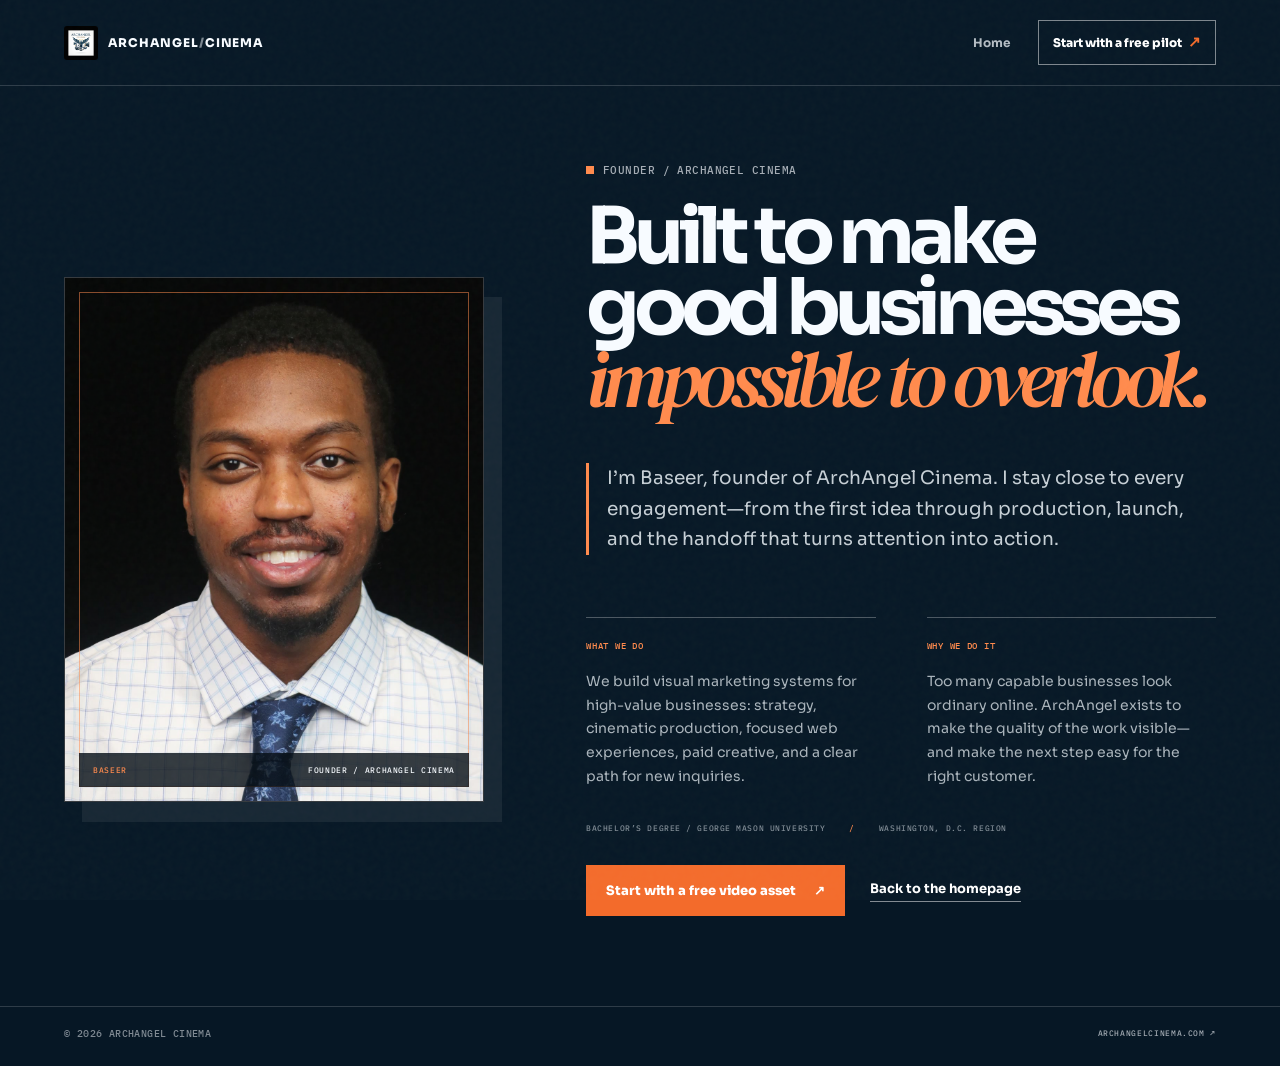
==== commit 4eb75b1c: "Inline GA4 bootstrap for S3 deployment" ====
--- a/about/index.html
+++ b/about/index.html
@@ -3,6 +3,14 @@
 <head>
   <meta charset="UTF-8" />
   <meta name="viewport" content="width=device-width, initial-scale=1.0" />
+  <!-- Google tag (gtag.js) -->
+  <script async src="https://www.googletagmanager.com/gtag/js?id=G-JGWJEMBYHK"></script>
+  <script>
+    window.dataLayer = window.dataLayer || [];
+    function gtag(){dataLayer.push(arguments);}
+    gtag('js', new Date());
+    gtag('config', 'G-JGWJEMBYHK');
+  </script>
   <meta name="description" content="Meet Baseer, founder of ArchAngel Cinema—a visual marketing partner connecting strategy, cinematic production, focused web experiences, and lead flow." />
   <meta name="theme-color" content="#061725" />
   <title>About Baseer | ArchAngel Cinema</title>
--- a/styles.css
+++ b/styles.css
@@ -792,10 +792,196 @@
 }
 
 .footer-summary { display: flex; align-items: center; gap: clamp(18px,3vw,36px); }
-.footer-about-link { flex: 0 0 auto; color: var(--ink); font: 700 10px var(--sans); text-decoration: none; white-space: nowrap; }
-.footer-about-link span { color: var(--orange); }
-.footer-about-link:hover { color: var(--orange); }
 
 @media (max-width: 850px) {
   .footer-summary { align-items: flex-start; flex-direction: column; gap: 10px; }
 }
+
+/* Compact founder proof beside the pilot-to-managed process. */
+.method-founder {
+  display: grid;
+  grid-template-columns: 96px minmax(0, 1fr) auto;
+  gap: clamp(20px, 3.5vw, 52px);
+  align-items: center;
+  margin-top: clamp(34px, 5vw, 64px);
+  padding: clamp(18px, 2.6vw, 32px);
+  border: 1px solid var(--line);
+  background: linear-gradient(120deg, #e8eef3, #f8fafc 68%);
+  box-shadow: 10px 10px 0 var(--paper-deep);
+}
+.method-founder img {
+  width: 96px;
+  height: 112px;
+  object-fit: cover;
+  object-position: center 28%;
+  filter: saturate(.78) contrast(1.04);
+}
+.method-founder .eyebrow { margin: 0 0 9px; color: #536879; }
+.method-founder .eyebrow span { background: var(--orange); }
+.method-founder h3 {
+  margin: 0;
+  font-size: clamp(21px, 2.25vw, 32px);
+  line-height: 1.05;
+  letter-spacing: -.055em;
+}
+.method-founder div > p:last-child {
+  max-width: 710px;
+  margin: 9px 0 0;
+  color: #536879;
+  font-size: 14px;
+  line-height: 1.58;
+}
+.method-founder-link {
+  min-width: 154px;
+  padding: 14px 17px;
+  background: var(--ink);
+  color: #fff;
+  transition: color .2s, background .2s, transform .2s;
+}
+.method-founder-link span { color: #ff9a61; font-size: 15px; }
+.method-founder-link:hover { background: var(--orange); color: #fff; transform: translateY(-2px); }
+.method-founder-link:hover span { color: #fff; }
+
+@media (max-width: 850px) {
+  .method-founder { grid-template-columns: 76px 1fr; align-items: start; }
+  .method-founder img { width: 76px; height: 92px; }
+  .method-founder-link { grid-column: 2; width: fit-content; }
+}
+
+@media (max-width: 520px) {
+  .method-founder { grid-template-columns: 62px 1fr; gap: 16px; padding: 17px; box-shadow: 7px 7px 0 var(--paper-deep); }
+  .method-founder img { width: 62px; height: 78px; }
+  .method-founder h3 { font-size: 21px; }
+  .method-founder div > p:last-child { font-size: 13px; }
+  .method-founder-link { grid-column: 1 / -1; width: 100%; }
+}
+
+/* Managed-service cards: hover on pointer devices, explicit controls everywhere else. */
+.managed-grid::before { z-index: 4; pointer-events: none; }
+.managed-grid .managed-card,
+.managed-grid .managed-card:first-child {
+  display: block;
+  min-height: 340px;
+  padding: 0;
+  perspective: 1200px;
+  background: transparent;
+  transform: none;
+}
+.managed-grid .managed-card:hover { background: transparent; transform: none; }
+.managed-card-inner {
+  position: relative;
+  display: grid;
+  width: 100%;
+  min-height: 340px;
+  height: 100%;
+  transform-style: preserve-3d;
+  transition: transform .62s cubic-bezier(.2,.78,.25,1);
+  will-change: transform;
+}
+.managed-card.is-flipped .managed-card-inner {
+  transform: rotateY(180deg);
+}
+.managed-card-face {
+  position: relative;
+  grid-area: 1 / 1;
+  min-width: 0;
+  min-height: 340px;
+  display: flex;
+  flex-direction: column;
+  padding: 22px clamp(20px, 2.4vw, 34px) 24px;
+  backface-visibility: hidden;
+  -webkit-backface-visibility: hidden;
+}
+.managed-card-front { transform: rotateY(0deg); }
+.managed-card-back {
+  transform: rotateY(180deg);
+  background: linear-gradient(145deg, rgba(27,67,98,.97), rgba(6,23,37,.98));
+  box-shadow: inset 0 0 0 1px rgba(255,255,255,.12);
+}
+.managed-card-front h3 { margin: auto 0 14px; }
+.managed-grid .managed-card-back h3 {
+  max-width: none;
+  margin: 16px 0 15px;
+  font-size: clamp(23px, 2vw, 31px);
+  line-height: 1.02;
+}
+.managed-card-back ul { display: grid; gap: 0; margin: 0; padding: 0; list-style: none; }
+.managed-card-back li {
+  position: relative;
+  padding: 8px 0 8px 17px;
+  border-top: 1px solid rgba(255,255,255,.15);
+  color: rgba(239,246,251,.78);
+  font-size: 12px;
+  line-height: 1.45;
+}
+.managed-card-back li::before { content: "+"; position: absolute; left: 0; color: #ff9a61; }
+.managed-grid .managed-card-outcome {
+  margin: 13px 0 0;
+  color: #ff9a61;
+  font: 500 8px/1.5 var(--mono);
+  letter-spacing: .06em;
+}
+.managed-card-toggle {
+  display: inline-flex;
+  align-items: center;
+  justify-content: space-between;
+  gap: 18px;
+  width: fit-content;
+  margin-top: 18px;
+  padding: 8px 10px;
+  border: 1px solid rgba(255,255,255,.28);
+  background: rgba(255,255,255,.035);
+  color: #fff;
+  font: 600 9px var(--mono);
+  letter-spacing: .04em;
+  cursor: pointer;
+}
+.managed-card-toggle:hover {
+  border-color: #ff9a61;
+  color: #ff9a61;
+}
+.managed-card-toggle:focus-visible {
+  border-color: #ff9a61;
+  color: #ff9a61;
+  outline: 3px solid #ff9a61;
+  outline-offset: 3px;
+}
+.managed-card-toggle span { font-size: 13px; }
+.managed-card-close { margin-top: auto; }
+
+@media (min-width: 851px) and (hover: hover) and (pointer: fine) {
+  .managed-card-front .managed-card-toggle {
+    pointer-events: none;
+    font-size: 0;
+  }
+  .managed-card-front .managed-card-toggle::before {
+    content: "Hover for details";
+    font: 600 9px var(--mono);
+  }
+  .managed-card-front .managed-card-toggle:focus-visible::before { content: "Press Enter for details"; }
+}
+
+@media (max-width: 850px) {
+  .managed-grid .managed-card,
+  .managed-grid .managed-card:first-child,
+  .managed-card-inner,
+  .managed-card-face { min-height: 340px; }
+  .managed-grid .managed-card,
+  .managed-grid .managed-card:first-child { padding: 0; }
+  .managed-card-face { padding: 22px; }
+}
+
+@media (max-width: 520px) {
+  .managed-grid .managed-card,
+  .managed-grid .managed-card:first-child,
+  .managed-card-inner,
+  .managed-card-face { min-height: 360px; }
+}
+
+@media (prefers-reduced-motion: reduce) {
+  .managed-card-inner { transform: none !important; transition: none; }
+  .managed-card-face { transform: none; transition: none; }
+  .managed-card-back { opacity: 0; visibility: hidden; }
+  .managed-card.is-flipped .managed-card-front { opacity: 0; visibility: hidden; }
+  .managed-card.is-flipped .managed-card-back { opacity: 1; visibility: visible; }
+}
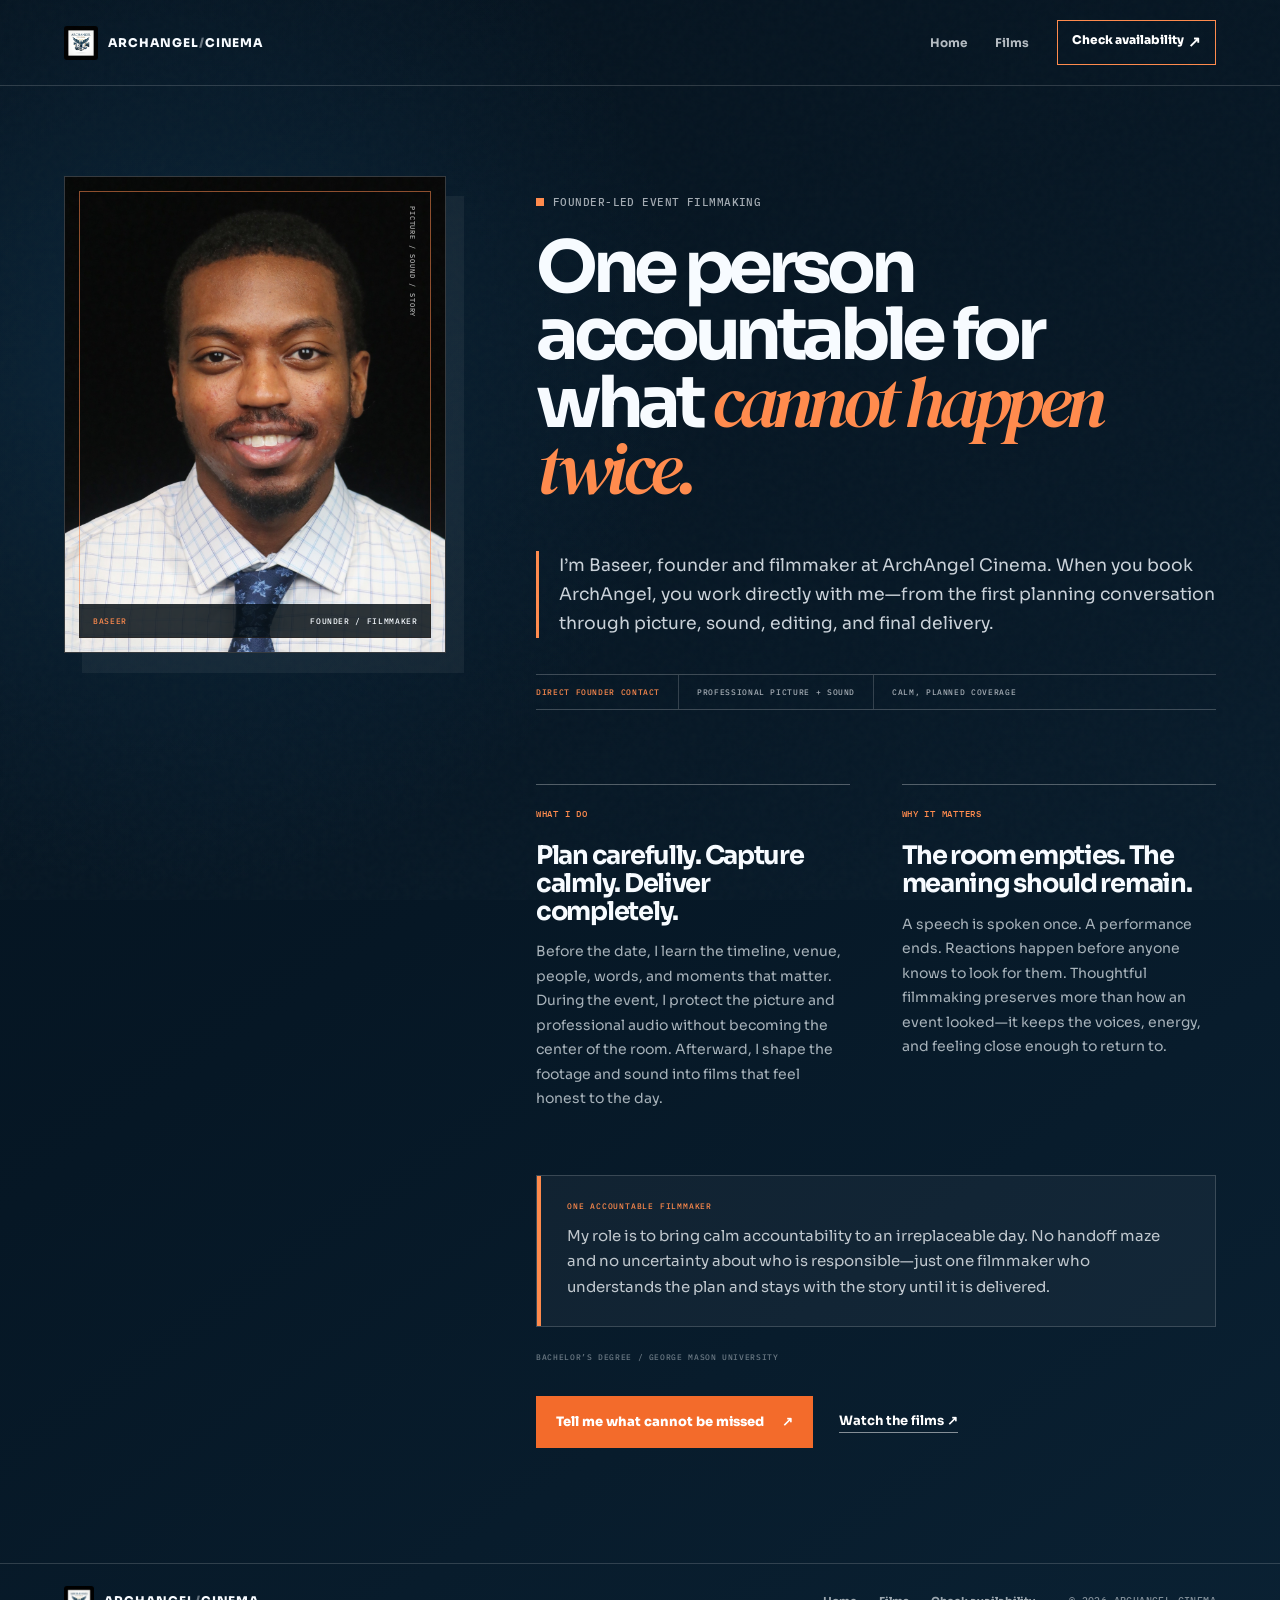
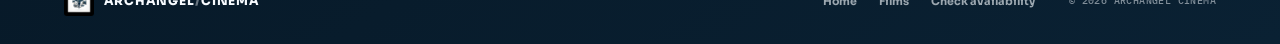
==== commit f77099cf: "pivot" ====
--- a/about/index.html
+++ b/about/index.html
@@ -3,7 +3,6 @@
 <head>
   <meta charset="UTF-8" />
   <meta name="viewport" content="width=device-width, initial-scale=1.0" />
-  <!-- Google tag (gtag.js) -->
   <script async src="https://www.googletagmanager.com/gtag/js?id=G-JGWJEMBYHK"></script>
   <script>
     window.dataLayer = window.dataLayer || [];
@@ -11,58 +10,92 @@
     gtag('js', new Date());
     gtag('config', 'G-JGWJEMBYHK');
   </script>
-  <meta name="description" content="Meet Baseer, founder of ArchAngel Cinema—a visual marketing partner connecting strategy, cinematic production, focused web experiences, and lead flow." />
+  <title>Meet Baseer | Founder &amp; Event Filmmaker | ArchAngel Cinema</title>
+  <meta name="description" content="Meet Baseer, the founder and filmmaker directly planning, capturing, and delivering ArchAngel Cinema's cinematic event films with professional picture and sound." />
   <meta name="theme-color" content="#061725" />
-  <title>About Baseer | ArchAngel Cinema</title>
-  <meta property="og:type" content="website" />
+  <link rel="canonical" href="https://archangelcinema.com/about/" />
+  <meta property="og:type" content="profile" />
   <meta property="og:site_name" content="ArchAngel Cinema" />
-  <meta property="og:title" content="About Baseer | ArchAngel Cinema" />
-  <meta property="og:description" content="Meet the founder building ArchAngel Cinema's connected visual marketing systems." />
+  <meta property="og:title" content="Meet Baseer | Founder &amp; Event Filmmaker" />
+  <meta property="og:description" content="One calm, accountable filmmaker from event planning through final delivery." />
   <meta property="og:url" content="https://archangelcinema.com/about/" />
   <meta property="og:image" content="https://archangelcinema.com/assets/archangel-social-preview-v1.jpg" />
   <meta property="og:image:width" content="1200" />
   <meta property="og:image:height" content="630" />
   <meta property="og:image:alt" content="ArchAngel Cinema logo" />
   <meta name="twitter:card" content="summary_large_image" />
+  <meta name="twitter:title" content="Meet Baseer | Founder &amp; Event Filmmaker" />
+  <meta name="twitter:description" content="Founder-led cinematic event videography with professional picture and sound." />
   <meta name="twitter:image" content="https://archangelcinema.com/assets/archangel-social-preview-v1.jpg" />
   <link rel="icon" type="image/png" href="../assets/archangel-emblem-v2.png" />
-  <link rel="preload" href="../assets/baseer-portrait-v1.jpg" as="image" />
+  <link rel="preload" href="../assets/baseer-portrait-v2.jpg" as="image" />
   <link rel="preconnect" href="https://fonts.googleapis.com" />
   <link rel="preconnect" href="https://fonts.gstatic.com" crossorigin />
-  <link href="https://fonts.googleapis.com/css2?family=DM+Serif+Display:ital@0;1&family=IBM+Plex+Mono:wght@400;500&family=Sora:wght@400;500;600;700;800&display=swap" rel="stylesheet" />
-  <link rel="stylesheet" href="../styles.css" />
-  <link rel="stylesheet" href="../about.css" />
+  <link href="https://fonts.googleapis.com/css2?family=DM+Serif+Display:ital@0;1&amp;family=IBM+Plex+Mono:wght@400;500&amp;family=Sora:wght@400;500;600;700;800&amp;display=swap" rel="stylesheet" />
+  <link rel="stylesheet" href="../styles.css?v=20260719-events1" />
+  <link rel="stylesheet" href="../about.css?v=20260719-events2" />
   <link rel="stylesheet" href="../motion.css" />
+  <script type="application/ld+json">
+  {
+    "@context":"https://schema.org",
+    "@graph":[
+      {
+        "@type":"BreadcrumbList",
+        "itemListElement":[
+          {"@type":"ListItem","position":1,"name":"Home","item":"https://archangelcinema.com/"},
+          {"@type":"ListItem","position":2,"name":"About Baseer","item":"https://archangelcinema.com/about/"}
+        ]
+      },
+      {
+        "@type":"Person",
+        "@id":"https://archangelcinema.com/about/#baseer",
+        "name":"Baseer",
+        "url":"https://archangelcinema.com/about/",
+        "image":"https://archangelcinema.com/assets/baseer-portrait-v2.jpg",
+        "jobTitle":"Founder and Filmmaker",
+        "description":"Founder and filmmaker at ArchAngel Cinema, directly planning, capturing, and delivering cinematic event films with professional picture and sound.",
+        "worksFor":{"@type":"Organization","name":"ArchAngel Cinema","url":"https://archangelcinema.com/"},
+        "alumniOf":{"@type":"CollegeOrUniversity","name":"George Mason University"},
+        "knowsAbout":["Event videography","Cinematic editing","Location audio recording","Event film production"]
+      }
+    ]
+  }
+  </script>
 </head>
 <body class="about-theme">
   <div class="grain" aria-hidden="true"></div>
   <header class="site-header about-header">
     <a href="../" class="brand" aria-label="ArchAngel Cinema home"><img class="brand-logo" src="../assets/archangel-emblem-v2.png" alt="" /><span>ARCHANGEL<span class="muted">/</span>CINEMA</span></a>
-    <nav class="about-nav" aria-label="About page navigation"><a class="about-home-link" href="../">Home</a><a class="nav-cta about-header-cta" href="../#start">Start with a free pilot <span>↗</span></a></nav>
+    <nav class="about-nav" aria-label="About page navigation"><a class="about-home-link" href="../">Home</a><a class="about-films-link" href="../#event-films">Films</a><a class="nav-cta about-header-cta" href="../#availability" data-event-cta data-cta-location="about_navigation">Check availability <span>↗</span></a></nav>
   </header>
 
-  <main class="about-main section-shell">
-    <figure class="about-portrait reveal">
-      <img src="../assets/baseer-portrait-v1.jpg" alt="Baseer, founder of ArchAngel Cinema" width="1200" height="1500" />
-      <figcaption><span>BASEER</span> FOUNDER / ARCHANGEL CINEMA</figcaption>
-    </figure>
+  <main>
+    <section class="about-main section-shell" aria-labelledby="about-title">
+      <figure class="about-portrait reveal">
+        <img src="../assets/baseer-portrait-v2.jpg" alt="Baseer, founder and filmmaker at ArchAngel Cinema" width="1199" height="1800" />
+        <figcaption><span>BASEER</span> FOUNDER / FILMMAKER</figcaption>
+      </figure>
 
-    <section class="about-copy reveal" aria-labelledby="about-title">
-      <p class="eyebrow"><span></span> FOUNDER / ARCHANGEL CINEMA</p>
-      <h1 id="about-title">Built to make good businesses <em>impossible to overlook.</em></h1>
-      <p class="about-lead">I’m Baseer, founder of ArchAngel Cinema. I stay close to every engagement—from the first idea through production, launch, and the handoff that turns attention into action.</p>
+      <div class="about-copy reveal">
+        <p class="eyebrow"><span></span> FOUNDER-LED EVENT FILMMAKING</p>
+        <h1 id="about-title">One person accountable for what <em>cannot happen twice.</em></h1>
+        <p class="about-lead">I’m Baseer, founder and filmmaker at ArchAngel Cinema. When you book ArchAngel, you work directly with me—from the first planning conversation through picture, sound, editing, and final delivery.</p>
 
-      <div class="about-principles">
-        <article><span>WHAT WE DO</span><p>We build visual marketing systems for high-value businesses: strategy, cinematic production, focused web experiences, paid creative, and a clear path for new inquiries.</p></article>
-        <article><span>WHY WE DO IT</span><p>Too many capable businesses look ordinary online. ArchAngel exists to make the quality of the work visible—and make the next step easy for the right customer.</p></article>
+        <div class="about-assurances" aria-label="How ArchAngel Cinema works"><span>DIRECT FOUNDER CONTACT</span><span>PROFESSIONAL PICTURE + SOUND</span><span>CALM, PLANNED COVERAGE</span></div>
+
+        <div class="about-principles">
+          <article><span>WHAT I DO</span><h2>Plan carefully. Capture calmly. Deliver completely.</h2><p>Before the date, I learn the timeline, venue, people, words, and moments that matter. During the event, I protect the picture and professional audio without becoming the center of the room. Afterward, I shape the footage and sound into films that feel honest to the day.</p></article>
+          <article><span>WHY IT MATTERS</span><h2>The room empties. The meaning should remain.</h2><p>A speech is spoken once. A performance ends. Reactions happen before anyone knows to look for them. Thoughtful filmmaking preserves more than how an event looked—it keeps the voices, energy, and feeling close enough to return to.</p></article>
+        </div>
+
+        <div class="about-note"><p>My role is to bring calm accountability to an irreplaceable day. No handoff maze and no uncertainty about who is responsible—just one filmmaker who understands the plan and stays with the story until it is delivered.</p></div>
+        <p class="about-education">BACHELOR’S DEGREE / GEORGE MASON UNIVERSITY</p>
+        <div class="about-actions"><a class="button about-button" href="../#availability" data-event-cta data-cta-location="about_primary">Tell me what cannot be missed <span>↗</span></a><a class="text-link" href="../#event-films">Watch the films <span>↗</span></a></div>
       </div>
-
-      <div class="about-meta"><span>BACHELOR’S DEGREE / GEORGE MASON UNIVERSITY</span><span>WASHINGTON, D.C. REGION</span></div>
-      <div class="about-actions"><a class="button about-button" href="../#start">Start with a free video asset <span>↗</span></a><a class="text-link" href="../">Back to the homepage</a></div>
     </section>
   </main>
 
-  <footer class="about-footer section-shell"><p class="mono">© <span id="year"></span> ARCHANGEL CINEMA</p><a href="../">ARCHANGELCINEMA.COM ↗</a></footer>
-  <script src="../main.js"></script>
+  <footer class="about-footer section-shell"><a href="../" class="brand" aria-label="ArchAngel Cinema home"><img class="brand-logo" src="../assets/archangel-emblem-v2.png" alt="" /><span>ARCHANGEL<span class="muted">/</span>CINEMA</span></a><nav aria-label="Footer navigation"><a href="../">Home</a><a href="../#event-films">Films</a><a href="../#availability" data-event-cta data-cta-location="about_footer">Check availability</a></nav><p class="mono">© <span id="year"></span> ARCHANGEL CINEMA</p></footer>
+  <script src="../main.js?v=20260719-events3"></script>
 </body>
 </html>
--- a/styles.css
+++ b/styles.css
@@ -185,7 +185,6 @@
 .form-field textarea { padding: 6px 0; }
 .form-field textarea { line-height: 1.35; }
 .form-submit-row { margin-top: 8px; }
-.form-honeypot { position: absolute !important; left: -10000px !important; width: 1px !important; height: 1px !important; opacity: 0 !important; }
 
 @media (max-width: 850px) {
   .offer-grid { grid-template-columns: 1fr; margin-top: 32px; }
--- a/about.css
+++ b/about.css
@@ -1,52 +1,68 @@
 .about-theme {
   min-height: 100vh;
   overflow-x: clip;
-  background: #061725;
+  background:
+    radial-gradient(circle at 13% 22%, rgba(31,102,154,.2), transparent 31%),
+    linear-gradient(145deg, #04111c 0%, #061725 48%, #0a2133 100%);
   color: #f7fbff;
 }
 
-.about-theme .grain { opacity: .04; mix-blend-mode: screen; }
+.about-theme .grain { opacity: .035; mix-blend-mode: screen; }
 
 .about-header {
   border-bottom: 1px solid rgba(255,255,255,.16);
   color: #f7fbff;
 }
-.about-header .brand { color: #f7fbff; }
-.about-header .muted { color: rgba(247,251,255,.48); }
+.about-header .brand,
+.about-footer .brand { color: #f7fbff; }
+.about-header .muted,
+.about-footer .muted { color: rgba(247,251,255,.4); }
 .about-nav { display: flex; align-items: center; gap: 28px; margin-left: auto; }
-.about-home-link { color: rgba(247,251,255,.72); font-size: 12px; font-weight: 700; text-decoration: none; }
-.about-home-link:hover { color: #ff8a4c; }
-.about-header-cta { border-color: rgba(255,255,255,.48); color: #fff; }
-.about-header-cta:hover { border-color: #ff8a4c; color: #ff8a4c; }
+.about-nav > a:not(.nav-cta) { color: rgba(247,251,255,.72); font-size: 12px; font-weight: 700; text-decoration: none; }
+.about-nav > a:not(.nav-cta):hover { color: #ff8a4c; }
+.about-header-cta { display: inline-flex; border-color: #ff8a4c; color: #fff; }
+.about-header-cta:hover { border-color: #ff8a4c; background: #ff8a4c; color: #061725; }
+.about-header-cta span { color: currentColor; }
 
 .about-main {
   display: grid;
-  grid-template-columns: minmax(300px,.8fr) minmax(0,1.2fr);
-  gap: clamp(52px,8vw,124px);
-  align-items: center;
-  min-height: calc(100svh - 86px);
-  padding-top: clamp(50px,6vw,82px);
-  padding-bottom: clamp(64px,7vw,100px);
+  grid-template-columns: minmax(290px,.72fr) minmax(0,1.28fr);
+  gap: clamp(54px,7vw,112px);
+  align-items: start;
+  padding-top: clamp(54px,7vw,104px);
+  padding-bottom: clamp(74px,9vw,132px);
 }
 
 .about-portrait {
-  position: relative;
-  width: min(100%,520px);
+  position: sticky;
+  top: 34px;
+  width: min(100%,500px);
   margin: 0;
   justify-self: center;
   border: 1px solid rgba(255,255,255,.2);
   background: #02080d;
-  box-shadow: 18px 20px 0 rgba(255,255,255,.065);
+  box-shadow: 18px 20px 0 rgba(255,255,255,.055);
 }
 .about-portrait::before {
   content: "";
   position: absolute;
   z-index: 2;
   inset: 14px;
-  border: 1px solid rgba(255,138,76,.52);
+  border: 1px solid rgba(255,138,76,.54);
   pointer-events: none;
 }
-.about-portrait img { display: block; width: 100%; height: auto; aspect-ratio: 4 / 5; object-fit: cover; }
+.about-portrait::after {
+  content: "PICTURE / SOUND / STORY";
+  position: absolute;
+  z-index: 3;
+  top: 29px;
+  right: 28px;
+  color: rgba(255,255,255,.68);
+  font: 500 7px var(--mono);
+  letter-spacing: .12em;
+  writing-mode: vertical-rl;
+}
+.about-portrait img { display: block; width: 100%; height: auto; aspect-ratio: 4 / 5; object-fit: cover; object-position: center 24%; }
 .about-portrait figcaption {
   position: absolute;
   z-index: 3;
@@ -57,74 +73,126 @@
   justify-content: space-between;
   gap: 16px;
   padding: 12px 14px;
-  background: rgba(3,12,19,.8);
+  background: rgba(3,12,19,.84);
   font: 500 8px var(--mono);
   letter-spacing: .08em;
 }
 .about-portrait figcaption span { color: #ff8a4c; }
 
-.about-copy { max-width: 790px; }
-.about-copy .eyebrow { margin-bottom: 24px; color: rgba(247,251,255,.66); }
+.about-copy { max-width: 840px; padding-top: clamp(4px,1.5vw,22px); }
+.about-copy .eyebrow { margin-bottom: 25px; color: rgba(247,251,255,.65); }
 .about-copy .eyebrow span { background: #ff8a4c; }
 .about-copy h1 {
+  max-width: 820px;
   margin: 0;
-  font-size: clamp(52px,6.1vw,92px);
-  line-height: .91;
-  letter-spacing: -.08em;
+  font-size: clamp(50px,5.6vw,86px);
+  line-height: .94;
+  letter-spacing: -.075em;
 }
-.about-copy h1 em { display: inline; color: #ff8a4c; font-family: "DM Serif Display",Georgia,serif; font-weight: 400; }
+.about-copy h1 em { color: #ff8a4c; font-family: "DM Serif Display",Georgia,serif; font-weight: 400; }
 .about-lead {
-  max-width: 700px;
-  margin: clamp(28px,4vw,48px) 0 0;
-  padding-left: 18px;
+  max-width: 730px;
+  margin: clamp(30px,4vw,48px) 0 0;
+  padding-left: 20px;
   border-left: 3px solid #ff8a4c;
-  color: rgba(239,246,251,.82);
-  font-size: clamp(17px,1.45vw,20px);
-  line-height: 1.65;
+  color: rgba(239,246,251,.84);
+  font-size: clamp(17px,1.35vw,20px);
+  line-height: 1.68;
 }
 
-.about-principles { display: grid; grid-template-columns: 1fr 1fr; gap: clamp(24px,4vw,52px); margin-top: clamp(38px,5vw,62px); }
-.about-principles article { padding-top: 14px; border-top: 1px solid rgba(255,255,255,.28); }
-.about-principles span { color: #ff8a4c; font: 500 9px var(--mono); letter-spacing: .08em; }
-.about-principles p { margin: 14px 0 0; color: rgba(239,246,251,.7); font-size: 14px; line-height: 1.7; }
+.about-assurances {
+  display: flex;
+  flex-wrap: wrap;
+  margin-top: 36px;
+  border-top: 1px solid rgba(255,255,255,.22);
+  border-bottom: 1px solid rgba(255,255,255,.22);
+}
+.about-assurances span {
+  padding: 12px 18px;
+  border-right: 1px solid rgba(255,255,255,.18);
+  color: rgba(247,251,255,.66);
+  font: 500 8px var(--mono);
+  letter-spacing: .08em;
+}
+.about-assurances span:first-child { padding-left: 0; color: #ff8a4c; }
+.about-assurances span:last-child { border-right: 0; }
 
-.about-meta { display: flex; flex-wrap: wrap; gap: 12px 24px; margin-top: 34px; color: rgba(239,246,251,.52); font: 500 8px var(--mono); letter-spacing: .07em; }
-.about-meta span + span::before { content: "/"; margin-right: 24px; color: #ff8a4c; }
-.about-actions { display: flex; align-items: center; gap: 25px; margin-top: 32px; }
+.about-principles { display: grid; grid-template-columns: 1fr 1fr; gap: clamp(28px,4vw,54px); margin-top: clamp(44px,6vw,74px); }
+.about-principles article { padding-top: 15px; border-top: 1px solid rgba(255,255,255,.3); }
+.about-principles article > span { color: #ff8a4c; font: 500 9px var(--mono); letter-spacing: .08em; }
+.about-principles h2 { margin: 18px 0 14px; font-size: clamp(23px,2vw,31px); line-height: 1.08; letter-spacing: -.05em; }
+.about-principles p { margin: 0; color: rgba(239,246,251,.69); font-size: 14px; line-height: 1.75; }
+
+.about-note {
+  position: relative;
+  margin-top: clamp(42px,5vw,64px);
+  padding: 25px 30px 27px;
+  border: 1px solid rgba(255,255,255,.17);
+  background: rgba(255,255,255,.045);
+  box-shadow: inset 4px 0 0 #ff8a4c;
+}
+.about-note::before { content: "ONE ACCOUNTABLE FILMMAKER"; display: block; margin-bottom: 12px; color: #ff8a4c; font: 500 8px var(--mono); letter-spacing: .1em; }
+.about-note p { max-width: 720px; margin: 0; color: rgba(247,251,255,.76); font-size: 15px; line-height: 1.7; }
+.about-education { margin: 25px 0 0; color: rgba(239,246,251,.43); font: 500 8px var(--mono); letter-spacing: .08em; }
+.about-actions { display: flex; align-items: center; gap: 26px; margin-top: 34px; }
 .about-button { padding: 16px 20px; background: #f36b2b; color: #fff; }
 .about-button:hover { background: #fff; color: #061725; transform: translateY(-2px); }
 .about-actions .text-link { border-color: rgba(255,255,255,.5); color: #fff; }
 .about-actions .text-link:hover { color: #ff8a4c; }
 
 .about-footer {
-  display: flex;
+  display: grid;
+  grid-template-columns: 1fr auto auto;
   align-items: center;
-  justify-content: space-between;
-  gap: 24px;
-  padding-top: 20px;
-  padding-bottom: 26px;
+  gap: 34px;
+  padding-top: 22px;
+  padding-bottom: 28px;
   border-top: 1px solid rgba(255,255,255,.16);
   color: rgba(247,251,255,.5);
 }
+.about-footer nav { display: flex; gap: 22px; }
+.about-footer nav a { color: rgba(247,251,255,.62); font-size: 11px; font-weight: 700; text-decoration: none; }
+.about-footer nav a:hover { color: #ff8a4c; }
 .about-footer p { margin: 0; }
-.about-footer a { color: rgba(247,251,255,.65); font: 500 8px var(--mono); letter-spacing: .08em; text-decoration: none; }
-.about-footer a:hover { color: #ff8a4c; }
+.about-footer .brand-logo { width: 30px; height: 30px; }
+
+@media (max-width: 980px) {
+  .about-main { grid-template-columns: 1fr; gap: 62px; padding-top: 52px; }
+  .about-portrait { position: relative; top: auto; width: min(74%,430px); }
+  .about-copy { max-width: none; padding-top: 0; }
+  .about-copy h1 { font-size: clamp(50px,10vw,78px); }
+}
 
 @media (max-width: 850px) {
-  .about-main { grid-template-columns: 1fr; min-height: auto; gap: 52px; padding-top: 48px; }
-  .about-portrait { width: min(76%,430px); }
-  .about-copy { max-width: none; }
-  .about-copy h1 { font-size: clamp(50px,11vw,78px); }
+  .about-header-cta { display: inline-flex; }
+  .about-footer { grid-template-columns: 1fr auto; }
+  .about-footer nav { grid-column: 1 / -1; grid-row: 2; }
 }
 
-@media (max-width: 560px) {
+@media (max-width: 640px) {
+  .about-header { gap: 14px; padding-right: 18px; padding-left: 18px; }
+  .about-nav { gap: 0; }
   .about-home-link,
-  .about-header-cta { display: none; }
-  .about-portrait { width: min(88%,370px); box-shadow: 10px 12px 0 rgba(255,255,255,.065); }
-  .about-copy h1 { font-size: clamp(47px,13vw,66px); }
+  .about-films-link { display: none; }
+  .about-header-cta { padding: 9px 11px; font-size: 10px; }
+  .about-portrait { width: min(88%,370px); box-shadow: 10px 12px 0 rgba(255,255,255,.055); }
+  .about-copy h1 { font-size: clamp(45px,12.6vw,65px); }
+  .about-assurances { display: grid; }
+  .about-assurances span { padding: 11px 0; border-right: 0; border-bottom: 1px solid rgba(255,255,255,.14); }
+  .about-assurances span:last-child { border-bottom: 0; }
   .about-principles { grid-template-columns: 1fr; }
-  .about-meta { display: grid; gap: 10px; }
-  .about-meta span + span::before { content: none; }
+  .about-note { padding: 23px 24px 25px; }
   .about-actions { align-items: flex-start; flex-direction: column; }
-  .about-footer { align-items: flex-start; flex-direction: column; }
+  .about-footer { grid-template-columns: 1fr; align-items: flex-start; }
+  .about-footer nav { grid-column: auto; grid-row: auto; flex-wrap: wrap; }
 }
+
+@media (max-width: 420px) {
+  .about-header .brand > span { display: none; }
+  .about-header .brand-logo { width: 32px; height: 32px; }
+  .about-header-cta { padding: 9px 10px; }
+}
+
+@media (prefers-reduced-motion: reduce) {
+  .about-button:hover { transform: none; }
+}
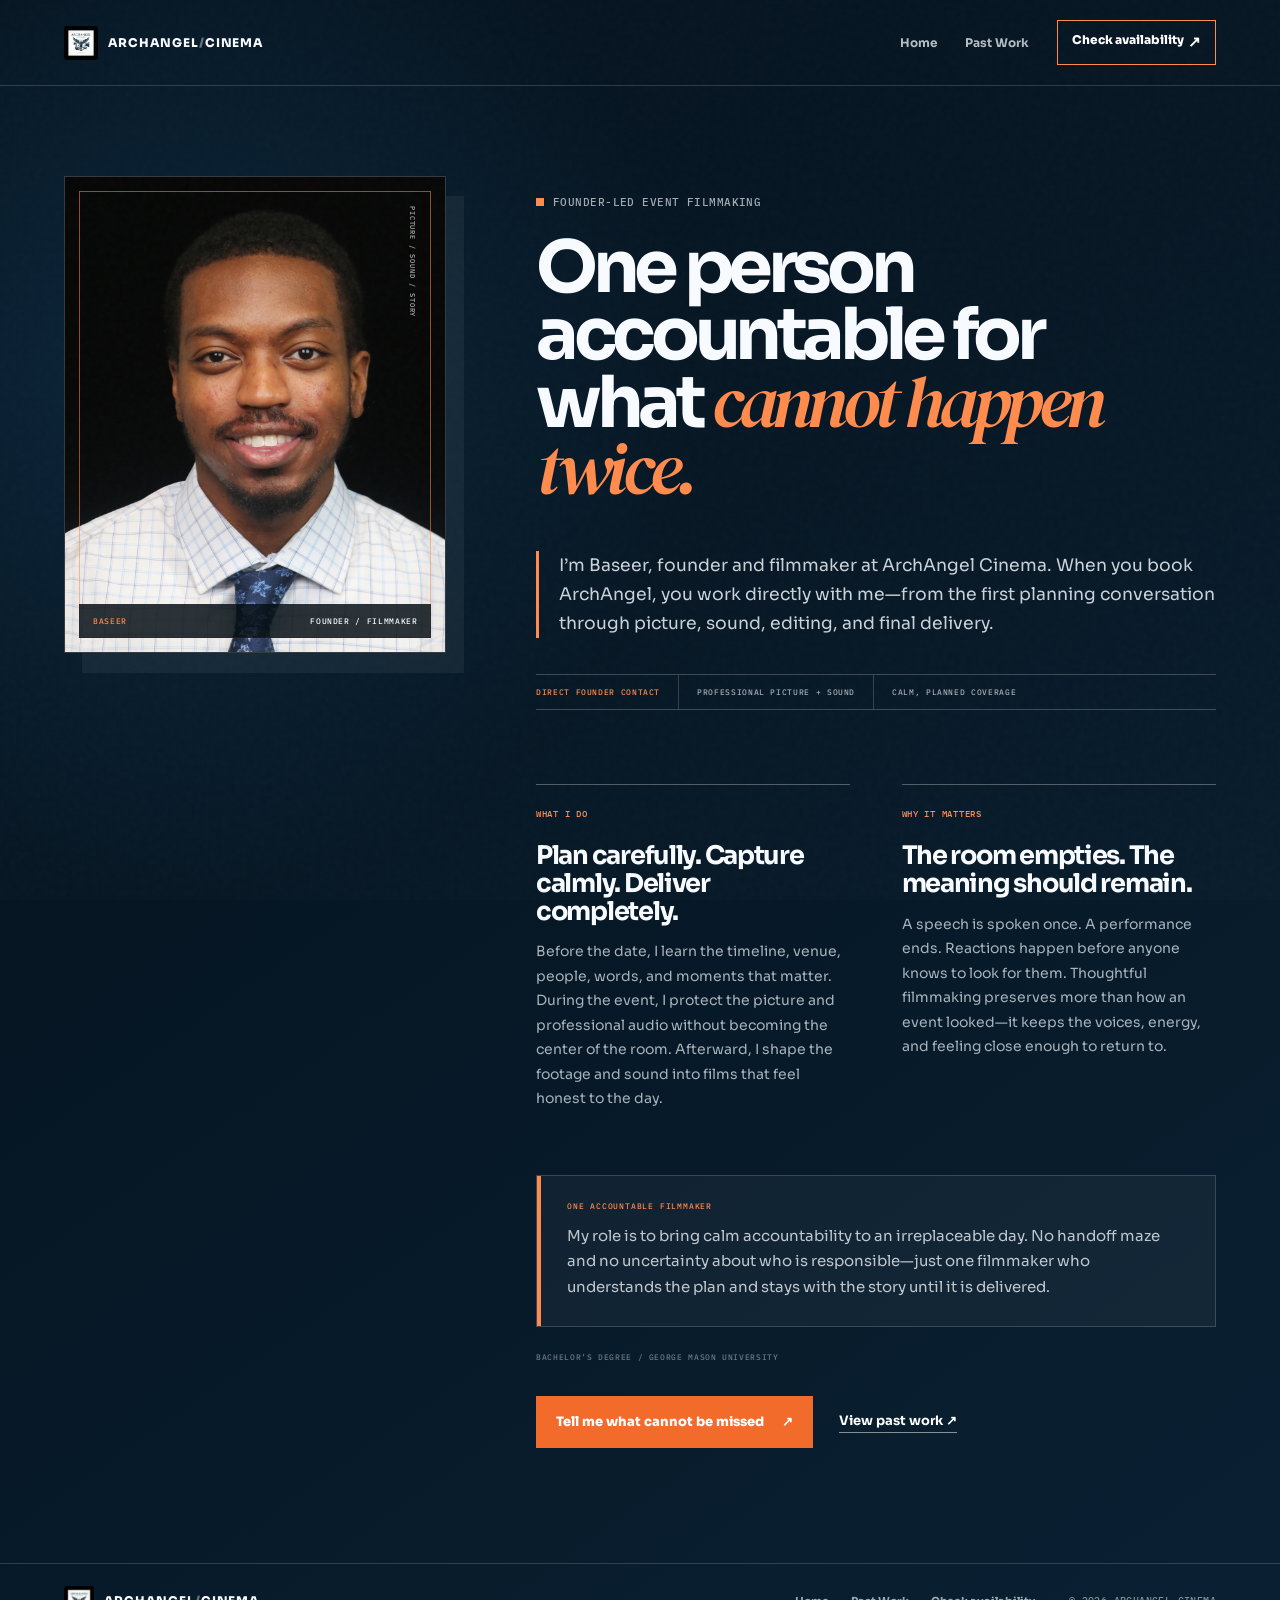
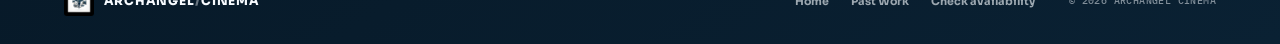
==== commit 6f3a2b78: "forms" ====
--- a/about/index.html
+++ b/about/index.html
@@ -66,7 +66,7 @@
   <div class="grain" aria-hidden="true"></div>
   <header class="site-header about-header">
     <a href="../" class="brand" aria-label="ArchAngel Cinema home"><img class="brand-logo" src="../assets/archangel-emblem-v2.png" alt="" /><span>ARCHANGEL<span class="muted">/</span>CINEMA</span></a>
-    <nav class="about-nav" aria-label="About page navigation"><a class="about-home-link" href="../">Home</a><a class="about-films-link" href="../#event-films">Films</a><a class="nav-cta about-header-cta" href="../#availability" data-event-cta data-cta-location="about_navigation">Check availability <span>↗</span></a></nav>
+    <nav class="about-nav" aria-label="About page navigation"><a class="about-home-link" href="../">Home</a><a class="about-films-link" href="../proof/">Past Work</a><a class="nav-cta about-header-cta" href="../#availability" data-event-cta data-cta-location="about_navigation">Check availability <span>↗</span></a></nav>
   </header>
 
   <main>
@@ -90,12 +90,12 @@
 
         <div class="about-note"><p>My role is to bring calm accountability to an irreplaceable day. No handoff maze and no uncertainty about who is responsible—just one filmmaker who understands the plan and stays with the story until it is delivered.</p></div>
         <p class="about-education">BACHELOR’S DEGREE / GEORGE MASON UNIVERSITY</p>
-        <div class="about-actions"><a class="button about-button" href="../#availability" data-event-cta data-cta-location="about_primary">Tell me what cannot be missed <span>↗</span></a><a class="text-link" href="../#event-films">Watch the films <span>↗</span></a></div>
+        <div class="about-actions"><a class="button about-button" href="../#availability" data-event-cta data-cta-location="about_primary">Tell me what cannot be missed <span>↗</span></a><a class="text-link" href="../proof/">View past work <span>↗</span></a></div>
       </div>
     </section>
   </main>
 
-  <footer class="about-footer section-shell"><a href="../" class="brand" aria-label="ArchAngel Cinema home"><img class="brand-logo" src="../assets/archangel-emblem-v2.png" alt="" /><span>ARCHANGEL<span class="muted">/</span>CINEMA</span></a><nav aria-label="Footer navigation"><a href="../">Home</a><a href="../#event-films">Films</a><a href="../#availability" data-event-cta data-cta-location="about_footer">Check availability</a></nav><p class="mono">© <span id="year"></span> ARCHANGEL CINEMA</p></footer>
-  <script src="../main.js?v=20260719-events3"></script>
+  <footer class="about-footer section-shell"><a href="../" class="brand" aria-label="ArchAngel Cinema home"><img class="brand-logo" src="../assets/archangel-emblem-v2.png" alt="" /><span>ARCHANGEL<span class="muted">/</span>CINEMA</span></a><nav aria-label="Footer navigation"><a href="../">Home</a><a href="../proof/">Past Work</a><a href="../#availability" data-event-cta data-cta-location="about_footer">Check availability</a></nav><p class="mono">© <span id="year"></span> ARCHANGEL CINEMA</p></footer>
+  <script src="../main.js?v=20260719-events4"></script>
 </body>
 </html>
